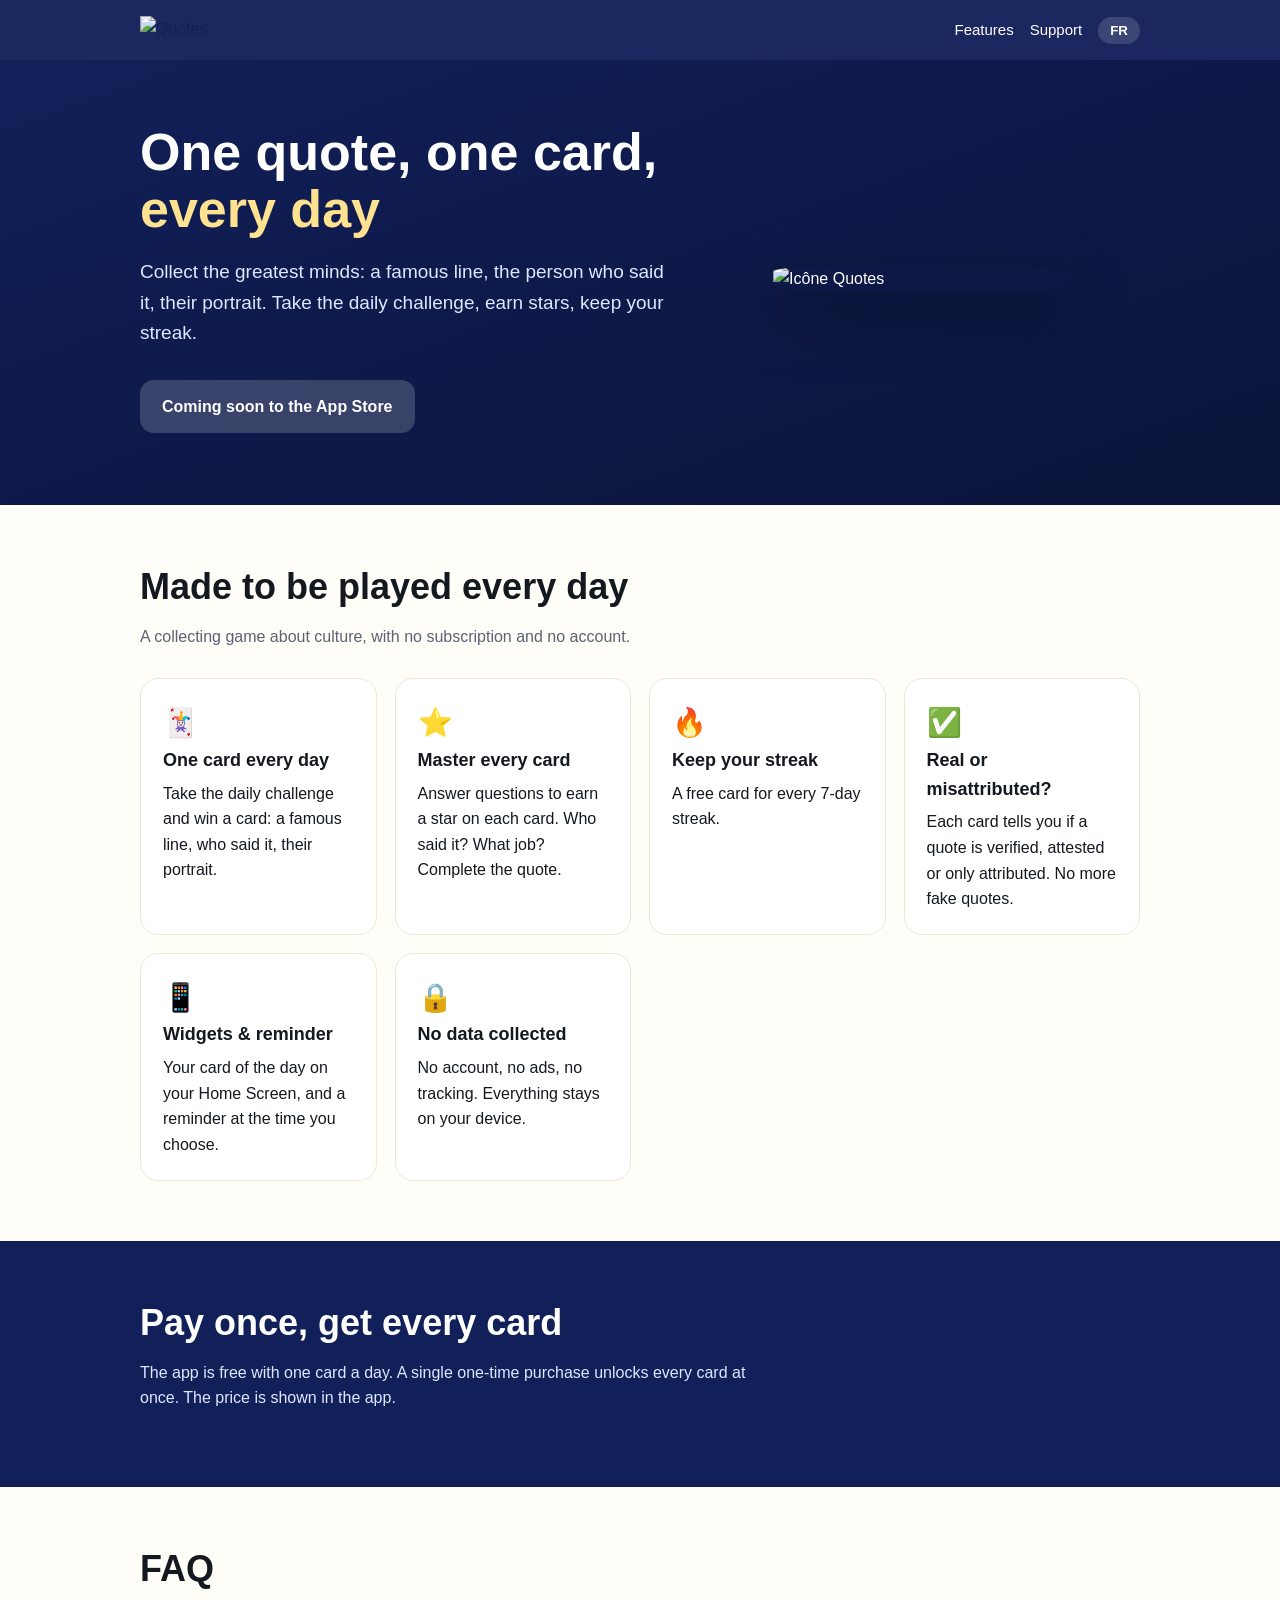
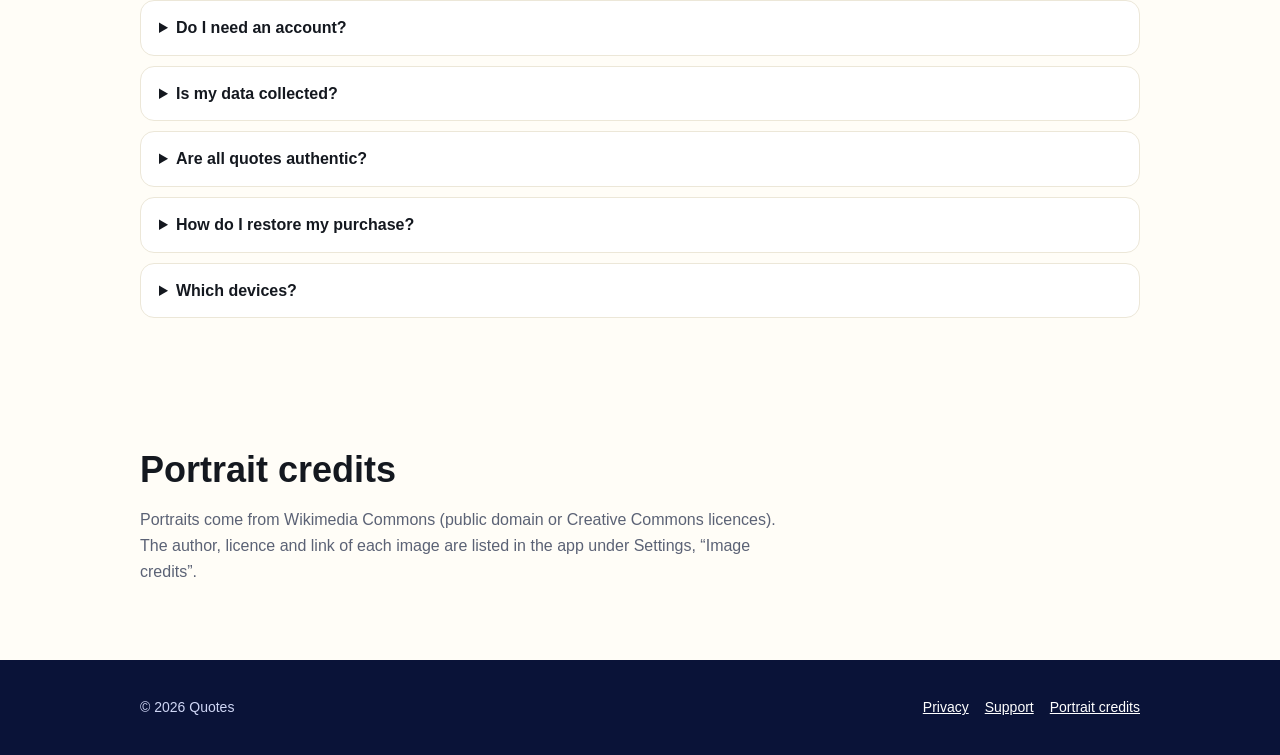
==== index.html @ 0185f361 "Add files via upload" ====
<!doctype html><html lang="fr"><head><meta charset="utf-8"><meta name="viewport" content="width=device-width,initial-scale=1">
<title>Quotes – cartes à collectionner de citations célèbres</title><meta name="description" content="Une citation, une carte, chaque jour. Collectionne les plus grands esprits, avec leur portrait, et maîtrise chaque carte."><meta name="theme-color" content="#12205A">
<link rel="icon" href="assets/favicon.png"><link rel="apple-touch-icon" href="assets/icon-180.png"><link rel="stylesheet" href="style.css"><script src="lang.js" defer></script></head><body><header><div class="wrap"><a href="index.html"><img class="wm" src="assets/wordmark.png" alt="Quotes"></a><nav>
<a class="h" href="index.html#fonctions" data-fr="Fonctions" data-en="Features">Fonctions</a><a class="h" href="support.html">Support</a><button class="lang" id="lang" aria-label="Language">EN</button></nav></div></header>
<main><div class="hero"><div class="wrap"><div>
<h1 data-fr="Une citation, une carte, <em>chaque jour</em>" data-en="One quote, one card, <em>every day</em>">Une citation, une carte, <em>chaque jour</em></h1>
<p data-fr="Collectionne les plus grands esprits : une phrase célèbre, la personne qui l'a dite, son portrait. Relève le défi du jour, gagne des étoiles, garde ta série." data-en="Collect the greatest minds: a famous line, the person who said it, their portrait. Take the daily challenge, earn stars, keep your streak.">Collectionne les plus grands esprits : une phrase célèbre, la personne qui l'a dite, son portrait. Relève le défi du jour, gagne des étoiles, garde ta série.</p>
<a class="btn" data-todo href="TODO_APPSTORE_URL" data-fr="Télécharger sur l'App Store" data-en="Download on the App Store">Télécharger sur l'App Store</a>
<span class="btn off" id="soon" data-fr="Bientôt sur l'App Store" data-en="Coming soon to the App Store">Bientôt sur l'App Store</span>
</div><img class="ic" src="assets/icon-1024.png" alt="Icône Quotes"></div></div>
<section id="fonctions"><div class="wrap"><h2 data-fr="Pensé pour être joué tous les jours" data-en="Made to be played every day">Pensé pour être joué tous les jours</h2>
<p class="lead" data-fr="Un jeu de collection sur la culture, sans abonnement ni compte à créer." data-en="A collecting game about culture, with no subscription and no account.">Un jeu de collection sur la culture, sans abonnement ni compte à créer.</p><div class="grid"><div class="card"><div class="ico">🃏</div><b data-fr="Une carte chaque jour" data-en="One card every day">Une carte chaque jour</b><span data-fr="Relève le défi du jour et gagne une carte : une phrase célèbre, la personne qui l'a dite, son portrait." data-en="Take the daily challenge and win a card: a famous line, who said it, their portrait.">Relève le défi du jour et gagne une carte : une phrase célèbre, la personne qui l'a dite, son portrait.</span></div><div class="card"><div class="ico">⭐</div><b data-fr="Maîtrise chaque carte" data-en="Master every card">Maîtrise chaque carte</b><span data-fr="Réponds aux questions pour gagner une étoile sur chaque carte. Qui l'a dit ? Quel métier ? Complète la phrase." data-en="Answer questions to earn a star on each card. Who said it? What job? Complete the quote.">Réponds aux questions pour gagner une étoile sur chaque carte. Qui l'a dit ? Quel métier ? Complète la phrase.</span></div><div class="card"><div class="ico">🔥</div><b data-fr="Garde ta série" data-en="Keep your streak">Garde ta série</b><span data-fr="Une carte offerte tous les 7 jours de série d'affilée." data-en="A free card for every 7-day streak.">Une carte offerte tous les 7 jours de série d'affilée.</span></div><div class="card"><div class="ico">✅</div><b data-fr="Vrai ou attribué ?" data-en="Real or misattributed?">Vrai ou attribué ?</b><span data-fr="Chaque carte indique si la citation est vérifiée, attestée ou seulement attribuée. Fini les fausses citations." data-en="Each card tells you if a quote is verified, attested or only attributed. No more fake quotes.">Chaque carte indique si la citation est vérifiée, attestée ou seulement attribuée. Fini les fausses citations.</span></div><div class="card"><div class="ico">📱</div><b data-fr="Widgets et rappel" data-en="Widgets & reminder">Widgets et rappel</b><span data-fr="Ta carte du jour sur l'écran d'accueil, et un rappel à l'heure de ton choix." data-en="Your card of the day on your Home Screen, and a reminder at the time you choose.">Ta carte du jour sur l'écran d'accueil, et un rappel à l'heure de ton choix.</span></div><div class="card"><div class="ico">🔒</div><b data-fr="Zéro donnée collectée" data-en="No data collected">Zéro donnée collectée</b><span data-fr="Pas de compte, pas de publicité, pas de pistage. Tout reste sur ton appareil." data-en="No account, no ads, no tracking. Everything stays on your device.">Pas de compte, pas de publicité, pas de pistage. Tout reste sur ton appareil.</span></div></div></div></section>
<section class="band"><div class="wrap"><h2 data-fr="Une seule fois, toutes les cartes" data-en="Pay once, get every card">Une seule fois, toutes les cartes</h2>
<p class="lead" data-fr="L'app est gratuite avec une carte par jour. Un achat unique, sans abonnement, débloque toutes les cartes d'un coup. Le prix est affiché dans l'app." data-en="The app is free with one card a day. A single one-time purchase unlocks every card at once. The price is shown in the app.">L'app est gratuite avec une carte par jour. Un achat unique, sans abonnement, débloque toutes les cartes d'un coup. Le prix est affiché dans l'app.</p></div></section>
<section id="faq"><div class="wrap"><h2>FAQ</h2>
<details><summary data-fr="Faut-il un compte ?" data-en="Do I need an account?">Faut-il un compte ?</summary><p data-fr="Non. Aucun compte, aucune inscription." data-en="No. No account, no sign-up.">Non. Aucun compte, aucune inscription.</p></details>
<details><summary data-fr="Mes données sont-elles collectées ?" data-en="Is my data collected?">Mes données sont-elles collectées ?</summary><p data-fr="Non. Ta progression reste sur ton appareil. Détails dans la <a href='privacy.html'>politique de confidentialité</a>." data-en="No. Your progress stays on your device. See the <a href='privacy.html'>privacy policy</a>.">Non. Ta progression reste sur ton appareil. Détails dans la <a href='privacy.html'>politique de confidentialité</a>.</p></details>
<details><summary data-fr="Les citations sont-elles toutes authentiques ?" data-en="Are all quotes authentic?">Les citations sont-elles toutes authentiques ?</summary><p data-fr="Pas toujours, et c'est justement l'idée : chaque carte indique si la citation est vérifiée, attestée ou seulement attribuée à la personne. Les citations douteuses restent dans la collection mais ne servent jamais de question." data-en="Not always, and that's the point: each card says whether the quote is verified, attested or merely attributed. Doubtful quotes stay in the collection but are never used as questions.">Pas toujours, et c'est justement l'idée : chaque carte indique si la citation est vérifiée, attestée ou seulement attribuée à la personne. Les citations douteuses restent dans la collection mais ne servent jamais de question.</p></details>
<details><summary data-fr="Comment restaurer mon achat ?" data-en="How do I restore my purchase?">Comment restaurer mon achat ?</summary><p data-fr="Dans l'app, ouvre l'offre « Toutes les cartes » et touche « Restaurer les achats », avec le même identifiant Apple." data-en="In the app, open the “All cards” offer and tap “Restore Purchases”, using the same Apple ID.">Dans l'app, ouvre l'offre « Toutes les cartes » et touche « Restaurer les achats », avec le même identifiant Apple.</p></details>
<details><summary data-fr="Sur quels appareils ?" data-en="Which devices?">Sur quels appareils ?</summary><p data-fr="iPhone (et iPad). Français et anglais." data-en="iPhone (and iPad). French and English.">iPhone (et iPad). Français et anglais.</p></details></div></section>
<section id="credits"><div class="wrap"><h2 data-fr="Crédits des portraits" data-en="Portrait credits">Crédits des portraits</h2>
<p class="lead" data-fr="Les portraits proviennent de Wikimedia Commons (domaine public ou licences Creative Commons). Les auteurs, licences et liens de chaque image sont indiqués dans l'app, dans Réglages, « Crédits des images »." data-en="Portraits come from Wikimedia Commons (public domain or Creative Commons licences). The author, licence and link of each image are listed in the app under Settings, “Image credits”.">Les portraits proviennent de Wikimedia Commons (domaine public ou licences Creative Commons). Les auteurs, licences et liens de chaque image sont indiqués dans l'app, dans Réglages, « Crédits des images ».</p></div></section></main><footer><div class="wrap"><div class="row"><div>© 2026 Quotes</div><div class="links">
<a href="privacy.html" data-fr="Confidentialité" data-en="Privacy">Confidentialité</a><a href="support.html">Support</a>
<a href="index.html#credits" data-fr="Crédits des portraits" data-en="Portrait credits">Crédits des portraits</a>
<a data-todo href="TODO_INSTAGRAM_URL">Instagram</a><a data-todo href="TODO_TIKTOK_URL">TikTok</a></div></div></div></footer></body></html>
---- style.css ----
:root{--navy:#12205A;--navy2:#0A1338;--gold:#FFE28F;--orange:#FF7A1A;--ink:#14181f;--paper:#fffdf7;--muted:#5b6275}
*{box-sizing:border-box}html{scroll-behavior:smooth}
body{margin:0;font-family:-apple-system,BlinkMacSystemFont,"Segoe UI",Roboto,Helvetica,Arial,sans-serif;color:var(--ink);background:var(--paper);line-height:1.6}
a{color:var(--navy)}
.wrap{max-width:1040px;margin:0 auto;padding:0 20px}
header{position:sticky;top:0;z-index:5;background:rgba(18,32,90,.96);backdrop-filter:blur(8px)}
header .wrap{display:flex;align-items:center;justify-content:space-between;height:60px}
header img.wm{height:28px;display:block}
nav{display:flex;gap:16px;align-items:center}nav a{color:#fff;text-decoration:none;font-size:15px}
.lang{background:rgba(255,255,255,.14);border:0;color:#fff;border-radius:999px;padding:6px 12px;font-weight:700;cursor:pointer}
.hero{background:linear-gradient(160deg,var(--navy),var(--navy2));color:#fff;padding:64px 0 72px}
.hero .wrap{display:grid;grid-template-columns:1.1fr .9fr;gap:36px;align-items:center}
.hero h1{font-size:clamp(32px,5vw,52px);line-height:1.1;margin:0 0 16px}
.hero h1 em{color:var(--gold);font-style:normal}
.hero p{font-size:19px;color:#dfe6ff;max-width:34em}
.btn{display:inline-block;background:var(--orange);color:#14181f;font-weight:800;padding:14px 22px;border-radius:14px;text-decoration:none;margin-top:12px}
.btn.off{background:rgba(255,255,255,.18);color:#fff;cursor:default}
.hero img.ic{width:min(300px,70vw);border-radius:22%;box-shadow:0 24px 60px rgba(0,0,0,.4);justify-self:center}
section{padding:60px 0}
h2{font-size:clamp(26px,3.6vw,36px);margin:0 0 10px;line-height:1.2}
.lead{color:var(--muted);max-width:40em}
.grid{display:grid;grid-template-columns:repeat(auto-fit,minmax(230px,1fr));gap:18px;margin-top:28px}
.card{background:#fff;border:1px solid #ece7d8;border-radius:18px;padding:22px}
.card b{display:block;font-size:18px;margin-bottom:6px}
.card .ico{font-size:28px}
.band{background:var(--navy);color:#fff}.band .lead{color:#dfe6ff}
.band .card{background:rgba(255,255,255,.08);border-color:rgba(255,255,255,.18)}
details{background:#fff;border:1px solid #ece7d8;border-radius:14px;padding:14px 18px;margin:10px 0}
summary{cursor:pointer;font-weight:700}
footer{background:var(--navy2);color:#cfd6f5;padding:36px 0;font-size:14px}
footer a{color:#fff}footer .row{display:flex;flex-wrap:wrap;gap:18px;justify-content:space-between}
.links{display:flex;flex-wrap:wrap;gap:16px}
.doc{padding:40px 0 70px}.doc h1{font-size:36px;margin:0 0 6px}.doc h2{font-size:22px;margin-top:30px}
.doc .upd{color:var(--muted);font-size:14px}
[data-todo]{display:none!important}
@media(max-width:760px){.hero .wrap{grid-template-columns:1fr}.hero img.ic{order:-1;width:150px}nav a.h{display:none}}
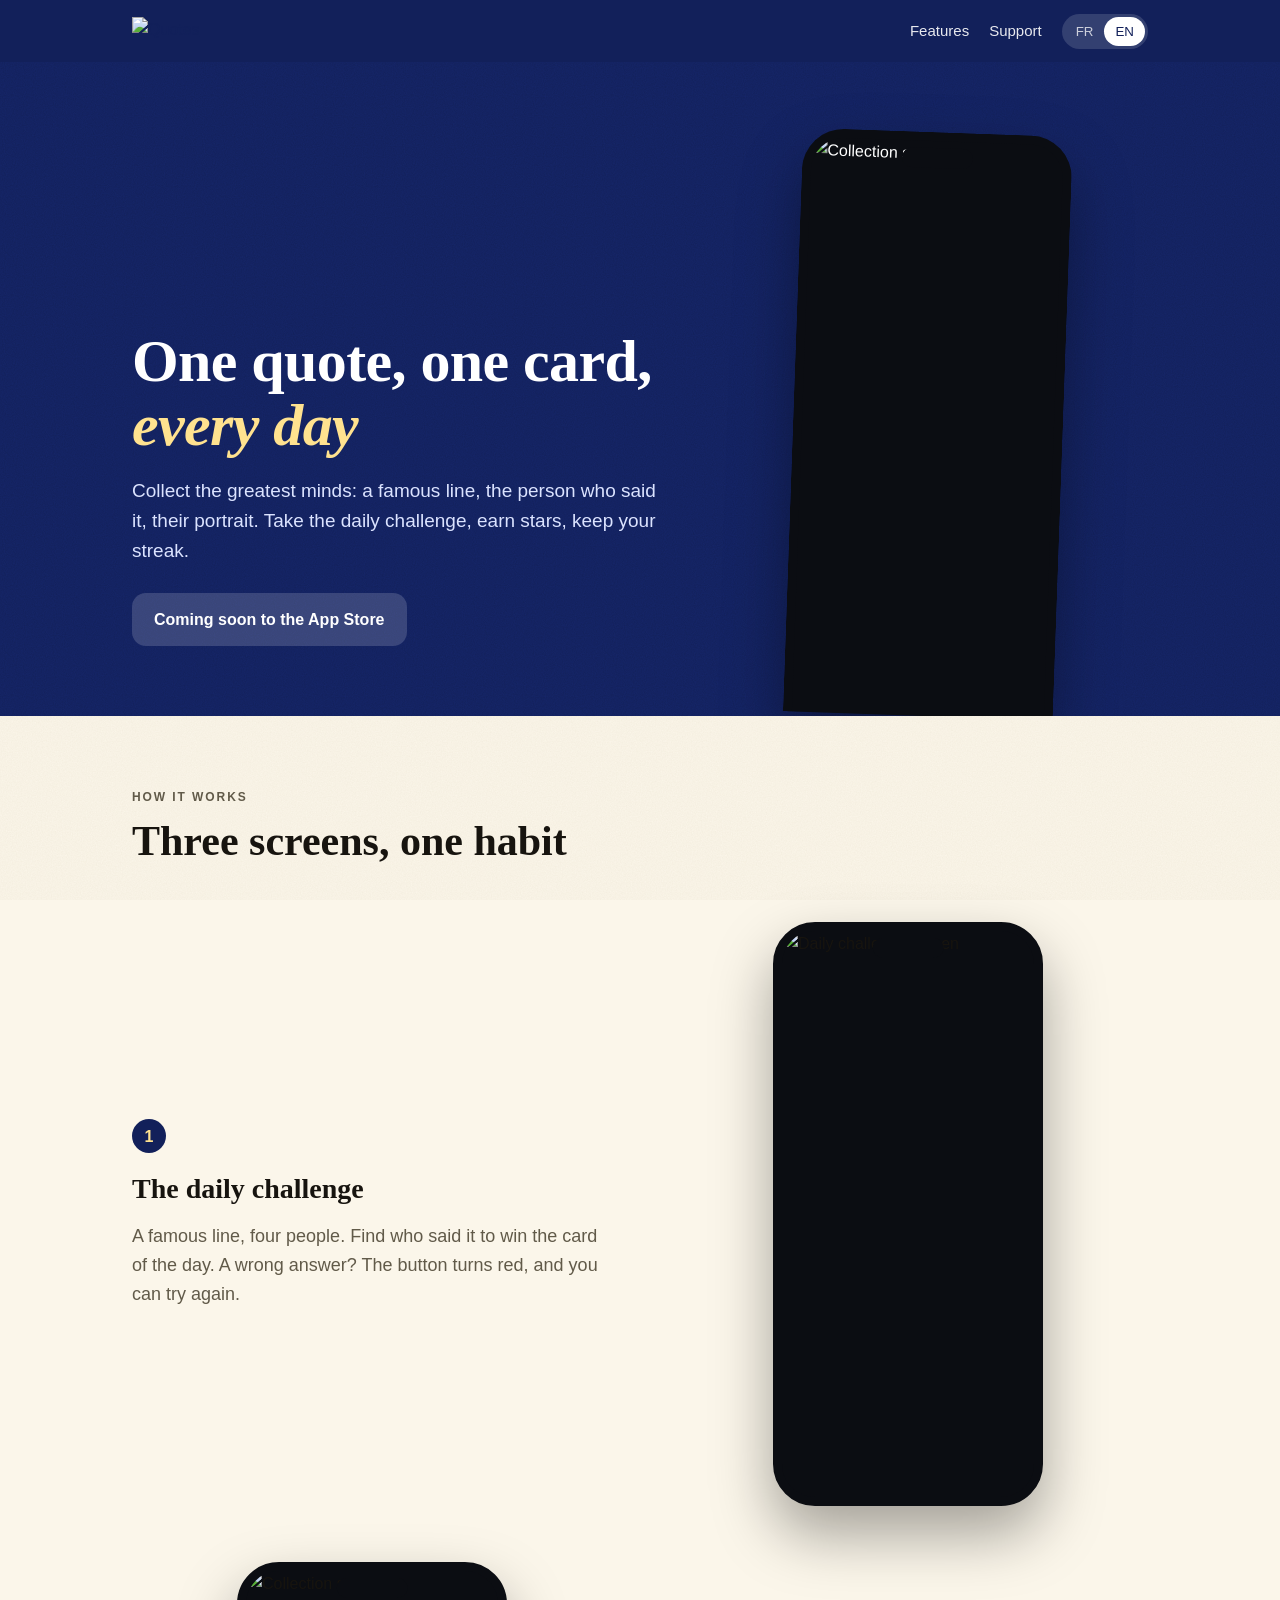
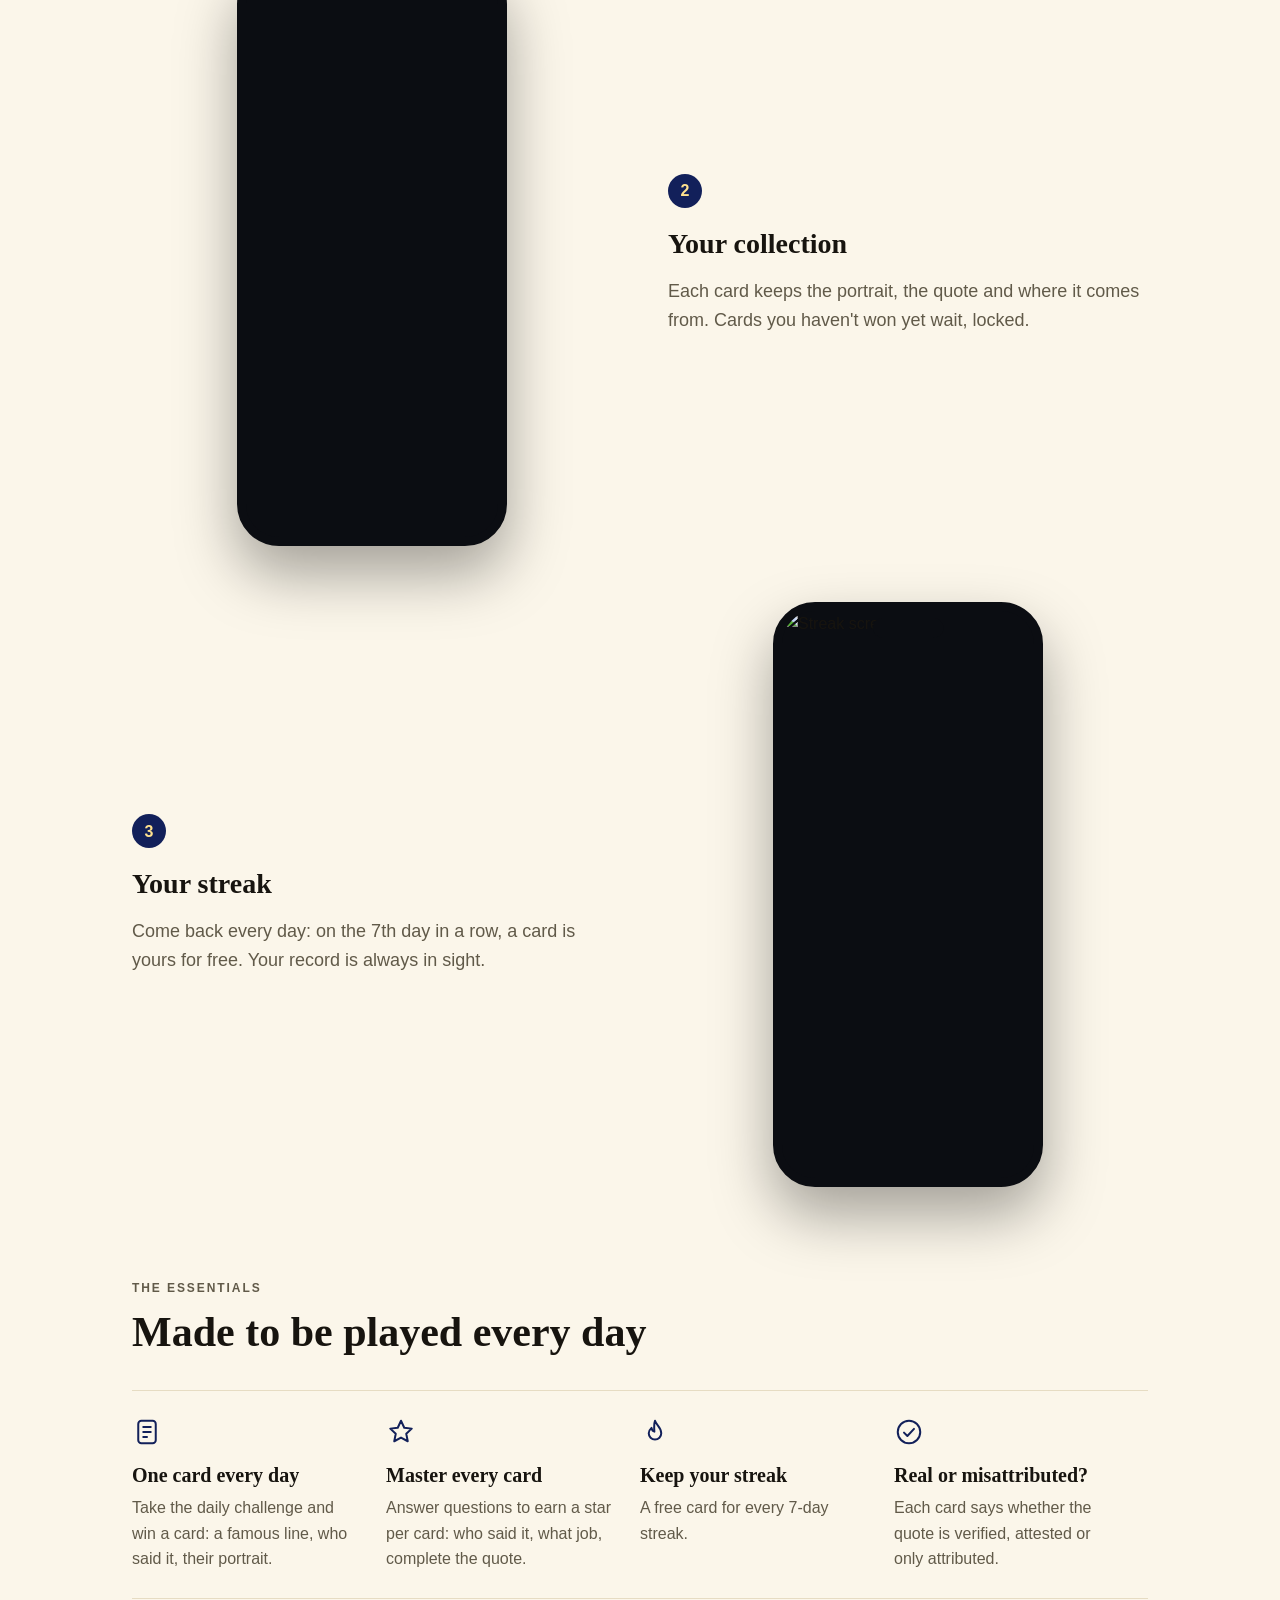
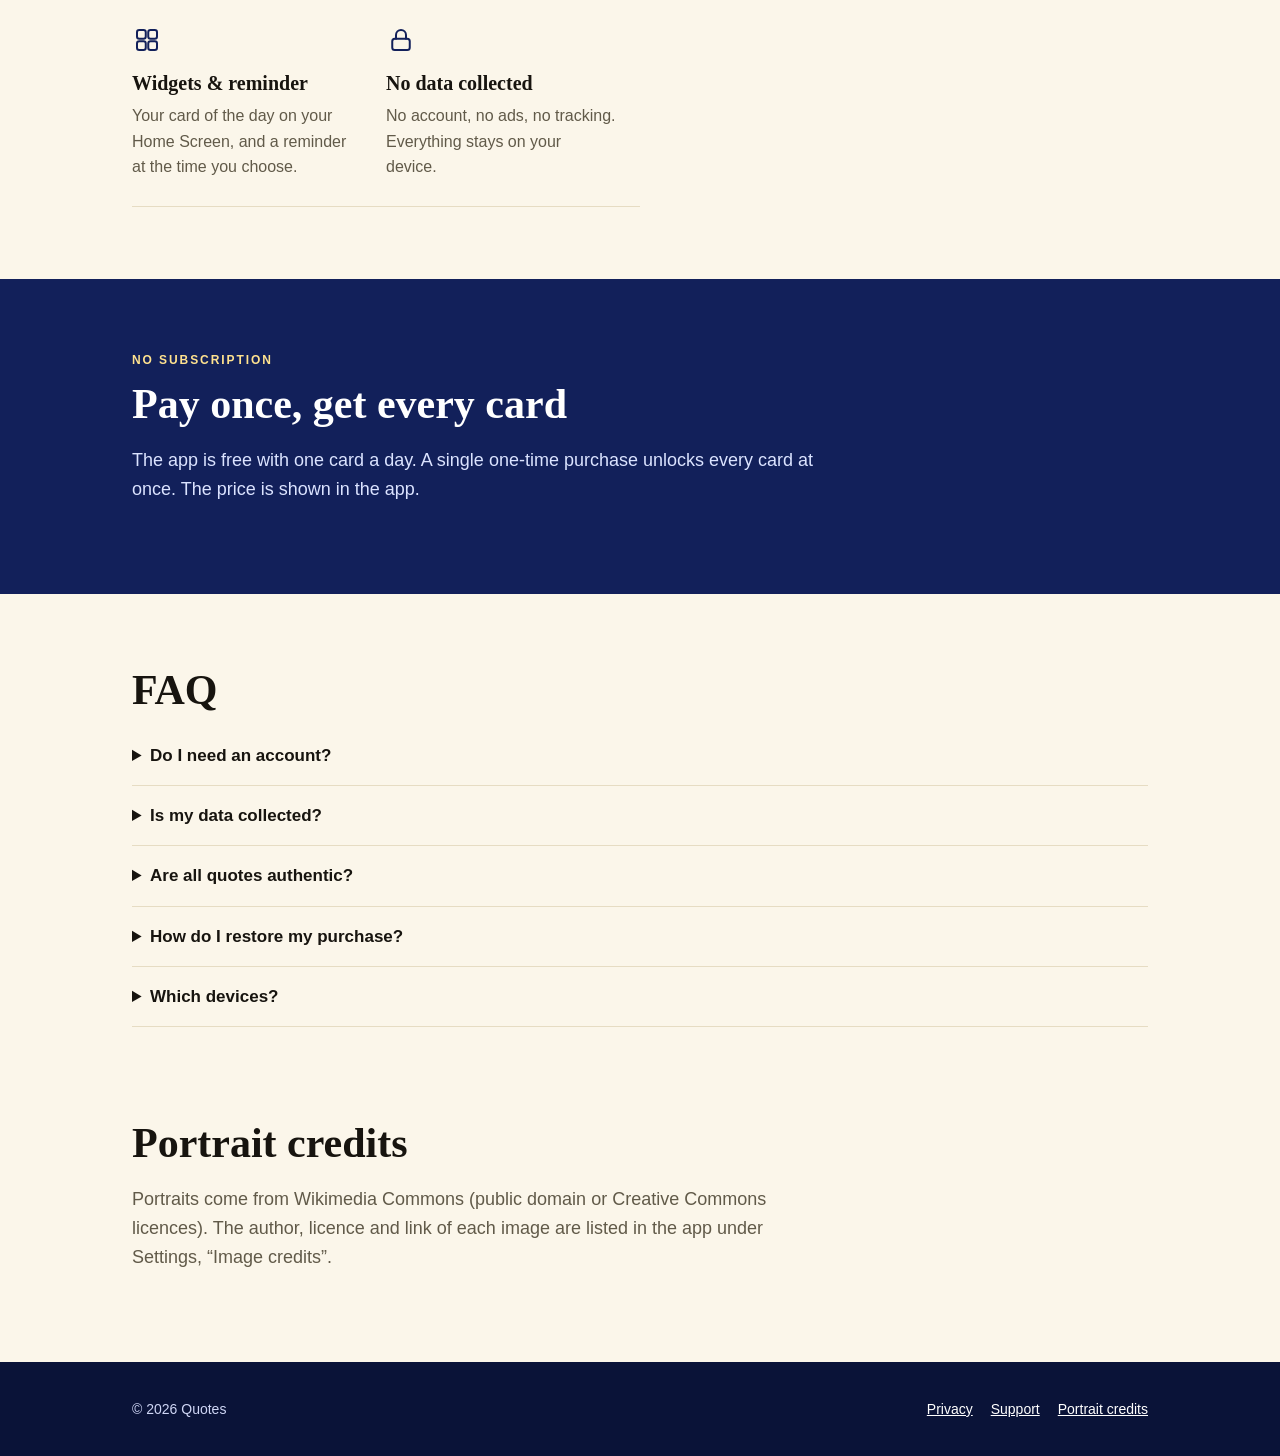
==== commit bc5d1151: "Add files via upload" ====
--- a/index.html
+++ b/index.html
@@ -1,25 +1,25 @@
 <!doctype html><html lang="fr"><head><meta charset="utf-8"><meta name="viewport" content="width=device-width,initial-scale=1">
 <title>Quotes – cartes à collectionner de citations célèbres</title><meta name="description" content="Une citation, une carte, chaque jour. Collectionne les plus grands esprits, avec leur portrait, et maîtrise chaque carte."><meta name="theme-color" content="#12205A">
 <link rel="icon" href="assets/favicon.png"><link rel="apple-touch-icon" href="assets/icon-180.png"><link rel="stylesheet" href="style.css"><script src="lang.js" defer></script></head><body><header><div class="wrap"><a href="index.html"><img class="wm" src="assets/wordmark.png" alt="Quotes"></a><nav>
-<a class="h" href="index.html#fonctions" data-fr="Fonctions" data-en="Features">Fonctions</a><a class="h" href="support.html">Support</a><button class="lang" id="lang" aria-label="Language">EN</button></nav></div></header>
-<main><div class="hero"><div class="wrap"><div>
+<a class="h" href="index.html#fonctions" data-fr="Fonctions" data-en="Features">Fonctions</a><a class="h" href="support.html">Support</a>
+<div class="seg" role="group" aria-label="Langue / Language"><button data-l="fr" class="on">FR</button><button data-l="en">EN</button></div></nav></div></header><main><div class="hero"><div class="wrap"><div class="copy">
 <h1 data-fr="Une citation, une carte, <em>chaque jour</em>" data-en="One quote, one card, <em>every day</em>">Une citation, une carte, <em>chaque jour</em></h1>
-<p data-fr="Collectionne les plus grands esprits : une phrase célèbre, la personne qui l'a dite, son portrait. Relève le défi du jour, gagne des étoiles, garde ta série." data-en="Collect the greatest minds: a famous line, the person who said it, their portrait. Take the daily challenge, earn stars, keep your streak.">Collectionne les plus grands esprits : une phrase célèbre, la personne qui l'a dite, son portrait. Relève le défi du jour, gagne des étoiles, garde ta série.</p>
+<p data-fr="Collectionne les plus grands esprits : une phrase célèbre, la personne qui l'a dite, son portrait. Relève le défi du jour, gagne des étoiles, garde ta série." data-en="Collect the greatest minds: a famous line, the person who said it, their portrait. Take the daily challenge, earn stars, keep your streak.">Collectionne les plus grands esprits.</p>
 <a class="btn" data-todo href="TODO_APPSTORE_URL" data-fr="Télécharger sur l'App Store" data-en="Download on the App Store">Télécharger sur l'App Store</a>
-<span class="btn off" id="soon" data-fr="Bientôt sur l'App Store" data-en="Coming soon to the App Store">Bientôt sur l'App Store</span>
-</div><img class="ic" src="assets/icon-1024.png" alt="Icône Quotes"></div></div>
-<section id="fonctions"><div class="wrap"><h2 data-fr="Pensé pour être joué tous les jours" data-en="Made to be played every day">Pensé pour être joué tous les jours</h2>
-<p class="lead" data-fr="Un jeu de collection sur la culture, sans abonnement ni compte à créer." data-en="A collecting game about culture, with no subscription and no account.">Un jeu de collection sur la culture, sans abonnement ni compte à créer.</p><div class="grid"><div class="card"><div class="ico">🃏</div><b data-fr="Une carte chaque jour" data-en="One card every day">Une carte chaque jour</b><span data-fr="Relève le défi du jour et gagne une carte : une phrase célèbre, la personne qui l'a dite, son portrait." data-en="Take the daily challenge and win a card: a famous line, who said it, their portrait.">Relève le défi du jour et gagne une carte : une phrase célèbre, la personne qui l'a dite, son portrait.</span></div><div class="card"><div class="ico">⭐</div><b data-fr="Maîtrise chaque carte" data-en="Master every card">Maîtrise chaque carte</b><span data-fr="Réponds aux questions pour gagner une étoile sur chaque carte. Qui l'a dit ? Quel métier ? Complète la phrase." data-en="Answer questions to earn a star on each card. Who said it? What job? Complete the quote.">Réponds aux questions pour gagner une étoile sur chaque carte. Qui l'a dit ? Quel métier ? Complète la phrase.</span></div><div class="card"><div class="ico">🔥</div><b data-fr="Garde ta série" data-en="Keep your streak">Garde ta série</b><span data-fr="Une carte offerte tous les 7 jours de série d'affilée." data-en="A free card for every 7-day streak.">Une carte offerte tous les 7 jours de série d'affilée.</span></div><div class="card"><div class="ico">✅</div><b data-fr="Vrai ou attribué ?" data-en="Real or misattributed?">Vrai ou attribué ?</b><span data-fr="Chaque carte indique si la citation est vérifiée, attestée ou seulement attribuée. Fini les fausses citations." data-en="Each card tells you if a quote is verified, attested or only attributed. No more fake quotes.">Chaque carte indique si la citation est vérifiée, attestée ou seulement attribuée. Fini les fausses citations.</span></div><div class="card"><div class="ico">📱</div><b data-fr="Widgets et rappel" data-en="Widgets & reminder">Widgets et rappel</b><span data-fr="Ta carte du jour sur l'écran d'accueil, et un rappel à l'heure de ton choix." data-en="Your card of the day on your Home Screen, and a reminder at the time you choose.">Ta carte du jour sur l'écran d'accueil, et un rappel à l'heure de ton choix.</span></div><div class="card"><div class="ico">🔒</div><b data-fr="Zéro donnée collectée" data-en="No data collected">Zéro donnée collectée</b><span data-fr="Pas de compte, pas de publicité, pas de pistage. Tout reste sur ton appareil." data-en="No account, no ads, no tracking. Everything stays on your device.">Pas de compte, pas de publicité, pas de pistage. Tout reste sur ton appareil.</span></div></div></div></section>
-<section class="band"><div class="wrap"><h2 data-fr="Une seule fois, toutes les cartes" data-en="Pay once, get every card">Une seule fois, toutes les cartes</h2>
-<p class="lead" data-fr="L'app est gratuite avec une carte par jour. Un achat unique, sans abonnement, débloque toutes les cartes d'un coup. Le prix est affiché dans l'app." data-en="The app is free with one card a day. A single one-time purchase unlocks every card at once. The price is shown in the app.">L'app est gratuite avec une carte par jour. Un achat unique, sans abonnement, débloque toutes les cartes d'un coup. Le prix est affiché dans l'app.</p></div></section>
+<span class="btn off" data-fr="Bientôt sur l'App Store" data-en="Coming soon to the App Store">Bientôt sur l'App Store</span></div>
+<div class="phone"><img src="assets/screens/collection.png" alt="Quotes" data-alt-fr="Écran de la collection" data-alt-en="Collection screen"></div></div></div>
+<section id="comment"><div class="wrap"><p class="eyebrow" data-fr="Comment ça marche" data-en="How it works">Comment ça marche</p><h2 data-fr="Trois écrans, une habitude" data-en="Three screens, one habit">Trois écrans, une habitude</h2><div class="step"><div><div class="n">1</div><h3 data-fr="Le défi du jour" data-en="The daily challenge">Le défi du jour</h3><p data-fr="Une phrase célèbre, quatre personnes. Trouve qui l'a dite pour gagner la carte du jour. Une mauvaise réponse ? Le bouton passe au rouge, tu peux réessayer." data-en="A famous line, four people. Find who said it to win the card of the day. A wrong answer? The button turns red, and you can try again.">Une phrase célèbre, quatre personnes. Trouve qui l'a dite pour gagner la carte du jour. Une mauvaise réponse ? Le bouton passe au rouge, tu peux réessayer.</p></div><div class="phone"><img src="assets/screens/jour.png" alt="Écran du défi du jour" data-alt-fr="Écran du défi du jour" data-alt-en="Daily challenge screen"></div></div><div class="step"><div><div class="n">2</div><h3 data-fr="Ta collection" data-en="Your collection">Ta collection</h3><p data-fr="Chaque carte garde le portrait, la citation et d'où elle vient. Les cartes pas encore obtenues attendent, verrouillées." data-en="Each card keeps the portrait, the quote and where it comes from. Cards you haven't won yet wait, locked.">Chaque carte garde le portrait, la citation et d'où elle vient. Les cartes pas encore obtenues attendent, verrouillées.</p></div><div class="phone"><img src="assets/screens/collection.png" alt="Écran de la collection" data-alt-fr="Écran de la collection" data-alt-en="Collection screen"></div></div><div class="step"><div><div class="n">3</div><h3 data-fr="Ta série" data-en="Your streak">Ta série</h3><p data-fr="Reviens chaque jour : au 7e jour d'affilée, une carte t'est offerte. Ton record est toujours sous tes yeux." data-en="Come back every day: on the 7th day in a row, a card is yours for free. Your record is always in sight.">Reviens chaque jour : au 7e jour d'affilée, une carte t'est offerte. Ton record est toujours sous tes yeux.</p></div><div class="phone"><img src="assets/screens/serie.png" alt="Écran de la série" data-alt-fr="Écran de la série" data-alt-en="Streak screen"></div></div></div></section>
+<section id="fonctions" style="padding-top:20px"><div class="wrap"><p class="eyebrow" data-fr="L'essentiel" data-en="The essentials">L'essentiel</p><h2 data-fr="Pensé pour être joué tous les jours" data-en="Made to be played every day">Pensé pour être joué tous les jours</h2><div class="feat"><div><svg viewBox="0 0 24 24"><rect x="5" y="3" width="14" height="18" rx="2.5"/><path d="M9 8h6M9 12h6M9 16h3"/></svg><b data-fr="Une carte chaque jour" data-en="One card every day">Une carte chaque jour</b><span data-fr="Relève le défi du jour et gagne une carte : une phrase célèbre, la personne qui l'a dite, son portrait." data-en="Take the daily challenge and win a card: a famous line, who said it, their portrait.">Relève le défi du jour et gagne une carte : une phrase célèbre, la personne qui l'a dite, son portrait.</span></div><div><svg viewBox="0 0 24 24"><path d="M12 3l2.6 5.6 6 .7-4.4 4.1 1.2 6L12 16.5 6.6 19.400l1.200-6L3.400 9.300l6-.7z"/></svg><b data-fr="Maîtrise chaque carte" data-en="Master every card">Maîtrise chaque carte</b><span data-fr="Réponds aux questions pour gagner une étoile par carte : qui l'a dit, quel métier, complète la phrase." data-en="Answer questions to earn a star per card: who said it, what job, complete the quote.">Réponds aux questions pour gagner une étoile par carte : qui l'a dit, quel métier, complète la phrase.</span></div><div><svg viewBox="0 0 24 24"><path d="M12 3c1 3.500 5 5 5 10a5 5 0 0 1-10 0c0-2 1-3.200 2.200-4.300.300 1.800 1 2.800 2.300 3C11.300 8.800 11 6 12 3z"/></svg><b data-fr="Garde ta série" data-en="Keep your streak">Garde ta série</b><span data-fr="Une carte offerte tous les 7 jours de série d'affilée." data-en="A free card for every 7-day streak.">Une carte offerte tous les 7 jours de série d'affilée.</span></div><div><svg viewBox="0 0 24 24"><circle cx="12" cy="12" r="9"/><path d="M8 12.500l2.700 2.700L16 9.500"/></svg><b data-fr="Vraie ou attribuée ?" data-en="Real or misattributed?">Vraie ou attribuée ?</b><span data-fr="Chaque carte indique si la citation est vérifiée, attestée ou seulement attribuée." data-en="Each card says whether the quote is verified, attested or only attributed.">Chaque carte indique si la citation est vérifiée, attestée ou seulement attribuée.</span></div><div><svg viewBox="0 0 24 24"><rect x="4" y="4" width="7" height="7" rx="1.800"/><rect x="13" y="4" width="7" height="7" rx="1.800"/><rect x="4" y="13" width="7" height="7" rx="1.800"/><rect x="13" y="13" width="7" height="7" rx="1.800"/></svg><b data-fr="Widgets et rappel" data-en="Widgets & reminder">Widgets et rappel</b><span data-fr="Ta carte du jour sur l'écran d'accueil, et un rappel à l'heure de ton choix." data-en="Your card of the day on your Home Screen, and a reminder at the time you choose.">Ta carte du jour sur l'écran d'accueil, et un rappel à l'heure de ton choix.</span></div><div><svg viewBox="0 0 24 24"><rect x="5" y="11" width="14" height="9" rx="2"/><path d="M8 11V8a4 4 0 0 1 8 0v3"/></svg><b data-fr="Zéro donnée collectée" data-en="No data collected">Zéro donnée collectée</b><span data-fr="Pas de compte, pas de publicité, pas de pistage. Tout reste sur ton appareil." data-en="No account, no ads, no tracking. Everything stays on your device.">Pas de compte, pas de publicité, pas de pistage. Tout reste sur ton appareil.</span></div></div></div></section>
+<section class="band"><div class="wrap"><p class="eyebrow" data-fr="Sans abonnement" data-en="No subscription">Sans abonnement</p><h2 data-fr="Une seule fois, toutes les cartes" data-en="Pay once, get every card">Une seule fois, toutes les cartes</h2>
+<p class="lead" data-fr="L'app est gratuite avec une carte par jour. Un achat unique débloque toutes les cartes d'un coup. Le prix est affiché dans l'app." data-en="The app is free with one card a day. A single one-time purchase unlocks every card at once. The price is shown in the app.">L'app est gratuite avec une carte par jour. Un achat unique débloque toutes les cartes d'un coup. Le prix est affiché dans l'app.</p></div></section>
 <section id="faq"><div class="wrap"><h2>FAQ</h2>
 <details><summary data-fr="Faut-il un compte ?" data-en="Do I need an account?">Faut-il un compte ?</summary><p data-fr="Non. Aucun compte, aucune inscription." data-en="No. No account, no sign-up.">Non. Aucun compte, aucune inscription.</p></details>
-<details><summary data-fr="Mes données sont-elles collectées ?" data-en="Is my data collected?">Mes données sont-elles collectées ?</summary><p data-fr="Non. Ta progression reste sur ton appareil. Détails dans la <a href='privacy.html'>politique de confidentialité</a>." data-en="No. Your progress stays on your device. See the <a href='privacy.html'>privacy policy</a>.">Non. Ta progression reste sur ton appareil. Détails dans la <a href='privacy.html'>politique de confidentialité</a>.</p></details>
-<details><summary data-fr="Les citations sont-elles toutes authentiques ?" data-en="Are all quotes authentic?">Les citations sont-elles toutes authentiques ?</summary><p data-fr="Pas toujours, et c'est justement l'idée : chaque carte indique si la citation est vérifiée, attestée ou seulement attribuée à la personne. Les citations douteuses restent dans la collection mais ne servent jamais de question." data-en="Not always, and that's the point: each card says whether the quote is verified, attested or merely attributed. Doubtful quotes stay in the collection but are never used as questions.">Pas toujours, et c'est justement l'idée : chaque carte indique si la citation est vérifiée, attestée ou seulement attribuée à la personne. Les citations douteuses restent dans la collection mais ne servent jamais de question.</p></details>
-<details><summary data-fr="Comment restaurer mon achat ?" data-en="How do I restore my purchase?">Comment restaurer mon achat ?</summary><p data-fr="Dans l'app, ouvre l'offre « Toutes les cartes » et touche « Restaurer les achats », avec le même identifiant Apple." data-en="In the app, open the “All cards” offer and tap “Restore Purchases”, using the same Apple ID.">Dans l'app, ouvre l'offre « Toutes les cartes » et touche « Restaurer les achats », avec le même identifiant Apple.</p></details>
-<details><summary data-fr="Sur quels appareils ?" data-en="Which devices?">Sur quels appareils ?</summary><p data-fr="iPhone (et iPad). Français et anglais." data-en="iPhone (and iPad). French and English.">iPhone (et iPad). Français et anglais.</p></details></div></section>
-<section id="credits"><div class="wrap"><h2 data-fr="Crédits des portraits" data-en="Portrait credits">Crédits des portraits</h2>
-<p class="lead" data-fr="Les portraits proviennent de Wikimedia Commons (domaine public ou licences Creative Commons). Les auteurs, licences et liens de chaque image sont indiqués dans l'app, dans Réglages, « Crédits des images »." data-en="Portraits come from Wikimedia Commons (public domain or Creative Commons licences). The author, licence and link of each image are listed in the app under Settings, “Image credits”.">Les portraits proviennent de Wikimedia Commons (domaine public ou licences Creative Commons). Les auteurs, licences et liens de chaque image sont indiqués dans l'app, dans Réglages, « Crédits des images ».</p></div></section></main><footer><div class="wrap"><div class="row"><div>© 2026 Quotes</div><div class="links">
+<details><summary data-fr="Mes données sont-elles collectées ?" data-en="Is my data collected?">Mes données sont-elles collectées ?</summary><p data-fr="Non. Ta progression reste sur ton appareil. Détails dans la <a href='privacy.html'>politique de confidentialité</a>." data-en="No. Your progress stays on your device. See the <a href='privacy.html'>privacy policy</a>.">Non. Ta progression reste sur ton appareil.</p></details>
+<details><summary data-fr="Les citations sont-elles toutes authentiques ?" data-en="Are all quotes authentic?">Les citations sont-elles toutes authentiques ?</summary><p data-fr="Pas toujours, et c'est justement l'idée : chaque carte indique si la citation est vérifiée, attestée ou seulement attribuée. Les citations douteuses restent dans la collection mais ne servent jamais de question." data-en="Not always, and that's the point: each card says whether the quote is verified, attested or merely attributed. Doubtful quotes stay in the collection but are never used as questions.">Pas toujours.</p></details>
+<details><summary data-fr="Comment restaurer mon achat ?" data-en="How do I restore my purchase?">Comment restaurer mon achat ?</summary><p data-fr="Dans l'app, ouvre l'offre « Toutes les cartes » et touche « Restaurer les achats », avec le même identifiant Apple." data-en="In the app, open the “All cards” offer and tap “Restore Purchases”, using the same Apple ID.">Dans l'app, ouvre l'offre.</p></details>
+<details><summary data-fr="Sur quels appareils ?" data-en="Which devices?">Sur quels appareils ?</summary><p data-fr="iPhone (et iPad). Français et anglais." data-en="iPhone (and iPad). French and English.">iPhone (et iPad).</p></details></div></section>
+<section id="credits" style="padding-top:20px"><div class="wrap"><h2 data-fr="Crédits des portraits" data-en="Portrait credits">Crédits des portraits</h2>
+<p class="lead" data-fr="Les portraits proviennent de Wikimedia Commons (domaine public ou licences Creative Commons). Les auteurs, licences et liens de chaque image sont indiqués dans l'app, dans Réglages, « Crédits des images »." data-en="Portraits come from Wikimedia Commons (public domain or Creative Commons licences). The author, licence and link of each image are listed in the app under Settings, “Image credits”.">Les portraits proviennent de Wikimedia Commons.</p></div></section></main><footer><div class="wrap"><div class="row"><div>© 2026 Quotes</div><div class="links">
 <a href="privacy.html" data-fr="Confidentialité" data-en="Privacy">Confidentialité</a><a href="support.html">Support</a>
 <a href="index.html#credits" data-fr="Crédits des portraits" data-en="Portrait credits">Crédits des portraits</a>
 <a data-todo href="TODO_INSTAGRAM_URL">Instagram</a><a data-todo href="TODO_TIKTOK_URL">TikTok</a></div></div></div></footer></body></html>
--- a/style.css
+++ b/style.css
@@ -1,36 +1,55 @@
-:root{--navy:#12205A;--navy2:#0A1338;--gold:#FFE28F;--orange:#FF7A1A;--ink:#14181f;--paper:#fffdf7;--muted:#5b6275}
+:root{--navy:#12205A;--navy2:#0A1338;--gold:#FFE28F;--orange:#FF7A1A;--ink:#17140f;--paper:#fbf6ea;--line:#e6dcc3;--muted:#615a49;--serif:"Iowan Old Style","Palatino Linotype",Palatino,Georgia,serif}
 *{box-sizing:border-box}html{scroll-behavior:smooth}
-body{margin:0;font-family:-apple-system,BlinkMacSystemFont,"Segoe UI",Roboto,Helvetica,Arial,sans-serif;color:var(--ink);background:var(--paper);line-height:1.6}
+body{margin:0;font-family:-apple-system,BlinkMacSystemFont,"Segoe UI",Roboto,Helvetica,Arial,sans-serif;color:var(--ink);background:var(--paper);line-height:1.6;position:relative}
+body::before{content:"";position:fixed;inset:0;pointer-events:none;z-index:0;opacity:.45;mix-blend-mode:multiply;background-image:url("data:image/svg+xml;utf8,<svg xmlns='http://www.w3.org/2000/svg' width='220' height='220'><filter id='n'><feTurbulence type='fractalNoise' baseFrequency='.8' numOctaves='2' stitchTiles='stitch'/><feColorMatrix values='0 0 0 0 .45  0 0 0 0 .38  0 0 0 0 .25  0 0 0 .22 0'/></filter><rect width='100%' height='100%' filter='url(%23n)'/></svg>")}
+main,header,footer{position:relative;z-index:1}
 a{color:var(--navy)}
-.wrap{max-width:1040px;margin:0 auto;padding:0 20px}
-header{position:sticky;top:0;z-index:5;background:rgba(18,32,90,.96);backdrop-filter:blur(8px)}
-header .wrap{display:flex;align-items:center;justify-content:space-between;height:60px}
+.wrap{max-width:1060px;margin:0 auto;padding:0 22px}
+header{position:sticky;top:0;z-index:5;background:var(--navy)}
+header .wrap{display:flex;align-items:center;justify-content:space-between;height:62px}
 header img.wm{height:28px;display:block}
-nav{display:flex;gap:16px;align-items:center}nav a{color:#fff;text-decoration:none;font-size:15px}
-.lang{background:rgba(255,255,255,.14);border:0;color:#fff;border-radius:999px;padding:6px 12px;font-weight:700;cursor:pointer}
-.hero{background:linear-gradient(160deg,var(--navy),var(--navy2));color:#fff;padding:64px 0 72px}
-.hero .wrap{display:grid;grid-template-columns:1.1fr .9fr;gap:36px;align-items:center}
-.hero h1{font-size:clamp(32px,5vw,52px);line-height:1.1;margin:0 0 16px}
-.hero h1 em{color:var(--gold);font-style:normal}
-.hero p{font-size:19px;color:#dfe6ff;max-width:34em}
-.btn{display:inline-block;background:var(--orange);color:#14181f;font-weight:800;padding:14px 22px;border-radius:14px;text-decoration:none;margin-top:12px}
-.btn.off{background:rgba(255,255,255,.18);color:#fff;cursor:default}
-.hero img.ic{width:min(300px,70vw);border-radius:22%;box-shadow:0 24px 60px rgba(0,0,0,.4);justify-self:center}
-section{padding:60px 0}
-h2{font-size:clamp(26px,3.6vw,36px);margin:0 0 10px;line-height:1.2}
-.lead{color:var(--muted);max-width:40em}
-.grid{display:grid;grid-template-columns:repeat(auto-fit,minmax(230px,1fr));gap:18px;margin-top:28px}
-.card{background:#fff;border:1px solid #ece7d8;border-radius:18px;padding:22px}
-.card b{display:block;font-size:18px;margin-bottom:6px}
-.card .ico{font-size:28px}
-.band{background:var(--navy);color:#fff}.band .lead{color:#dfe6ff}
-.band .card{background:rgba(255,255,255,.08);border-color:rgba(255,255,255,.18)}
-details{background:#fff;border:1px solid #ece7d8;border-radius:14px;padding:14px 18px;margin:10px 0}
-summary{cursor:pointer;font-weight:700}
+nav{display:flex;gap:20px;align-items:center}nav a{color:#fff;text-decoration:none;font-size:15px;opacity:.9}
+.seg{display:inline-flex;background:rgba(255,255,255,.14);border-radius:999px;padding:3px}
+.seg button{border:0;background:transparent;color:#fff;font:700 13px/1 inherit;font-family:inherit;padding:7px 11px;border-radius:999px;cursor:pointer;opacity:.75}
+.seg button.on{background:#fff;color:var(--navy);opacity:1}
+.hero{background:var(--navy);color:#fff;position:relative;overflow:hidden;padding:70px 0 0}
+.hero::after{content:"";position:absolute;inset:0;opacity:.5;mix-blend-mode:overlay;pointer-events:none;background-image:url("data:image/svg+xml;utf8,<svg xmlns='http://www.w3.org/2000/svg' width='200' height='200'><filter id='n'><feTurbulence type='fractalNoise' baseFrequency='.9' numOctaves='2'/><feColorMatrix values='0 0 0 0 1  0 0 0 0 1  0 0 0 0 1  0 0 0 .35 0'/></filter><rect width='100%' height='100%' filter='url(%23n)'/></svg>")}
+.hero .wrap{display:grid;grid-template-columns:1.1fr .9fr;gap:40px;align-items:end;position:relative;z-index:1}
+.hero h1{font-family:var(--serif);font-size:clamp(36px,5.4vw,60px);line-height:1.06;margin:0 0 18px;font-weight:700;letter-spacing:-.01em}
+.hero h1 em{color:var(--gold);font-style:italic}
+.hero p{font-size:19px;color:#dbe3ff;max-width:32em;margin:0 0 26px}
+.btn{display:inline-block;background:var(--orange);color:#17140f;font-weight:800;padding:14px 22px;border-radius:14px;text-decoration:none}
+.btn.off{background:rgba(255,255,255,.16);color:#fff}
+.hero .copy{padding-bottom:70px}
+.phone{position:relative;width:min(270px,70vw);aspect-ratio:1170/2532;border-radius:42px;border:9px solid #0b0d12;background:#0b0d12;box-shadow:0 28px 60px rgba(0,0,0,.35);overflow:hidden;flex:none}
+.phone img{display:block;width:100%;height:100%;object-fit:cover}
+.phone::before{content:"";position:absolute;top:7px;left:50%;translate:-50% 0;width:28%;height:20px;border-radius:12px;background:#0b0d12;z-index:2}
+.hero .phone{justify-self:center;margin-bottom:0;rotate:2deg;border-bottom:0;border-radius:42px 42px 0 0}
+.hero+section{padding-top:72px}
+section{padding:72px 0}
+.eyebrow{font-size:12px;letter-spacing:.16em;text-transform:uppercase;color:var(--muted);font-weight:700;margin:0 0 10px}
+h2{font-family:var(--serif);font-size:clamp(28px,3.8vw,42px);margin:0 0 12px;line-height:1.15}
+.lead{color:var(--muted);max-width:38em;font-size:18px}
+.step{display:grid;grid-template-columns:1fr 1fr;gap:56px;align-items:center;margin-top:56px}
+.step:nth-child(even) .phone{order:-1}
+.step .phone{justify-self:center}
+.step h3{font-family:var(--serif);font-size:28px;margin:0 0 10px}
+.step p{color:var(--muted);font-size:18px;margin:0}
+.step .n{display:inline-grid;place-items:center;width:34px;height:34px;border-radius:50%;background:var(--navy);color:var(--gold);font-weight:800;margin-bottom:14px}
+.feat{display:grid;grid-template-columns:repeat(auto-fit,minmax(250px,1fr));gap:0;margin-top:34px;border-top:1px solid var(--line)}
+.feat div{padding:26px 24px 26px 0;border-bottom:1px solid var(--line)}
+.feat svg{width:30px;height:30px;stroke:var(--navy);fill:none;stroke-width:1.6;stroke-linecap:round;stroke-linejoin:round;margin-bottom:12px;display:block}
+.feat b{display:block;font-family:var(--serif);font-size:20px;margin-bottom:4px}
+.feat span{color:var(--muted)}
+.band{background:var(--navy);color:#fff}.band .lead{color:#dbe3ff}.band .eyebrow{color:var(--gold)}
+details{border-bottom:1px solid var(--line);padding:16px 0}
+summary{cursor:pointer;font-weight:700;font-size:17px}
+details p{color:var(--muted);margin:10px 0 0}
 footer{background:var(--navy2);color:#cfd6f5;padding:36px 0;font-size:14px}
 footer a{color:#fff}footer .row{display:flex;flex-wrap:wrap;gap:18px;justify-content:space-between}
-.links{display:flex;flex-wrap:wrap;gap:16px}
-.doc{padding:40px 0 70px}.doc h1{font-size:36px;margin:0 0 6px}.doc h2{font-size:22px;margin-top:30px}
-.doc .upd{color:var(--muted);font-size:14px}
+.links{display:flex;flex-wrap:wrap;gap:18px}
+.doc{padding:48px 0 80px}.doc .wrap{max-width:760px}.doc h1{font-family:var(--serif);font-size:42px;margin:0 0 6px}
+.doc h2{font-size:24px;margin:34px 0 8px}.doc .upd{color:var(--muted);font-size:14px;margin:0 0 22px}
+.key{font-size:19px;padding:16px 18px;background:#fff;border-left:4px solid var(--orange);border-radius:6px}
 [data-todo]{display:none!important}
-@media(max-width:760px){.hero .wrap{grid-template-columns:1fr}.hero img.ic{order:-1;width:150px}nav a.h{display:none}}
+@media(max-width:820px){.hero .wrap{grid-template-columns:1fr}.hero .copy{padding-bottom:20px}.hero .phone{margin-bottom:0}.step{grid-template-columns:1fr;gap:26px}.step:nth-child(even) .phone{order:0}nav a.h{display:none}}
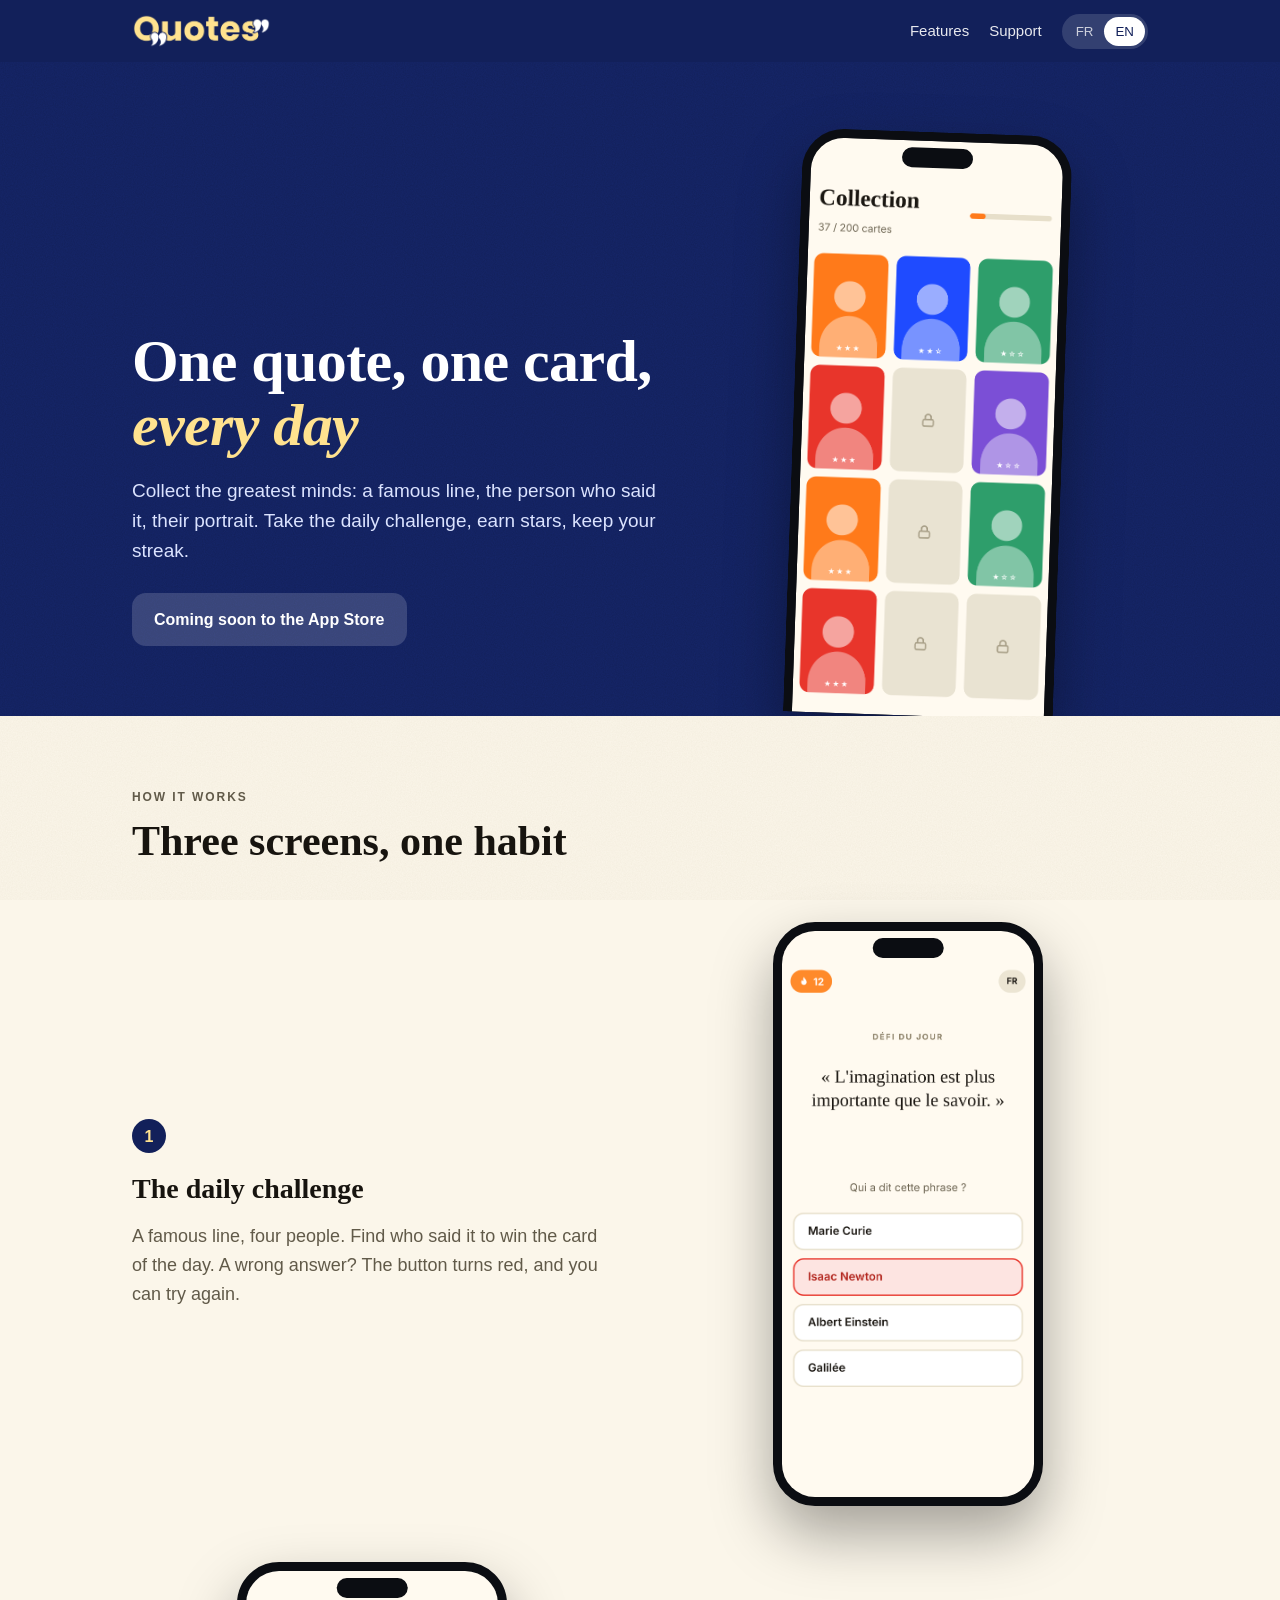
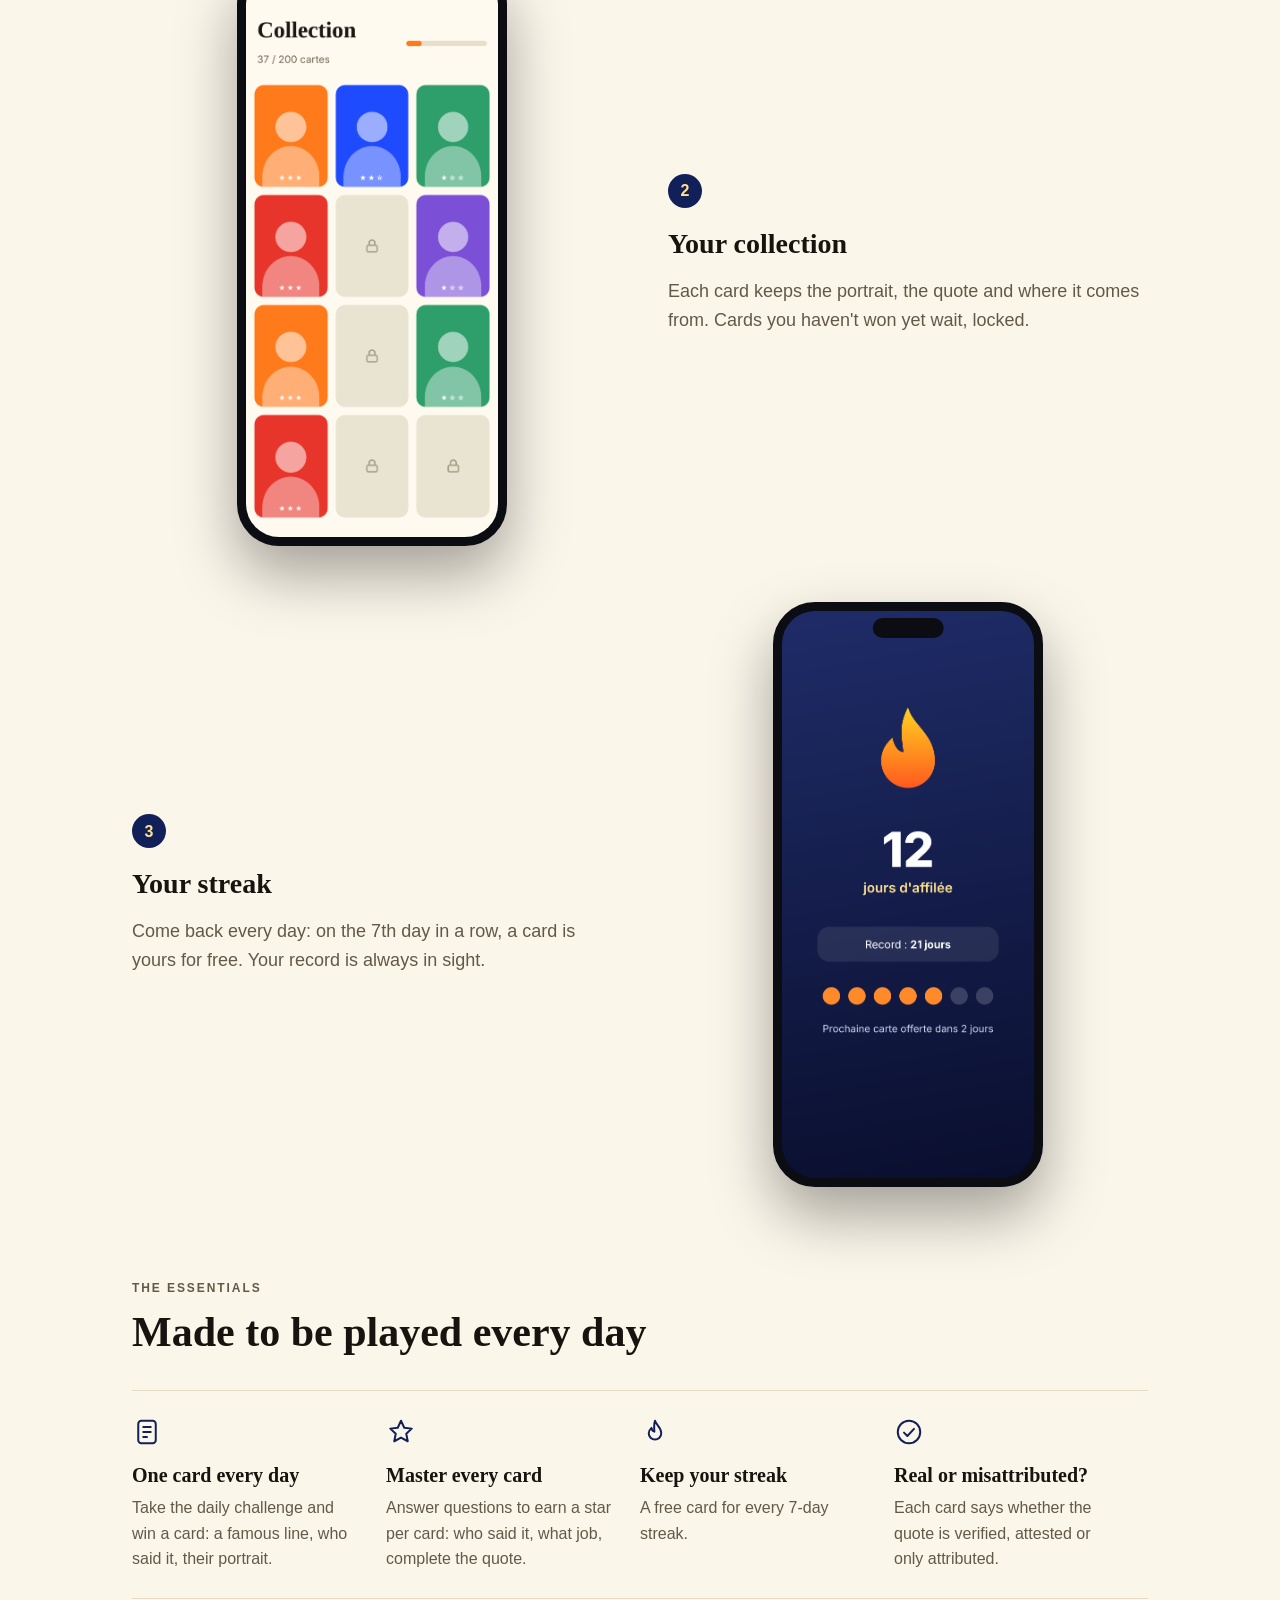
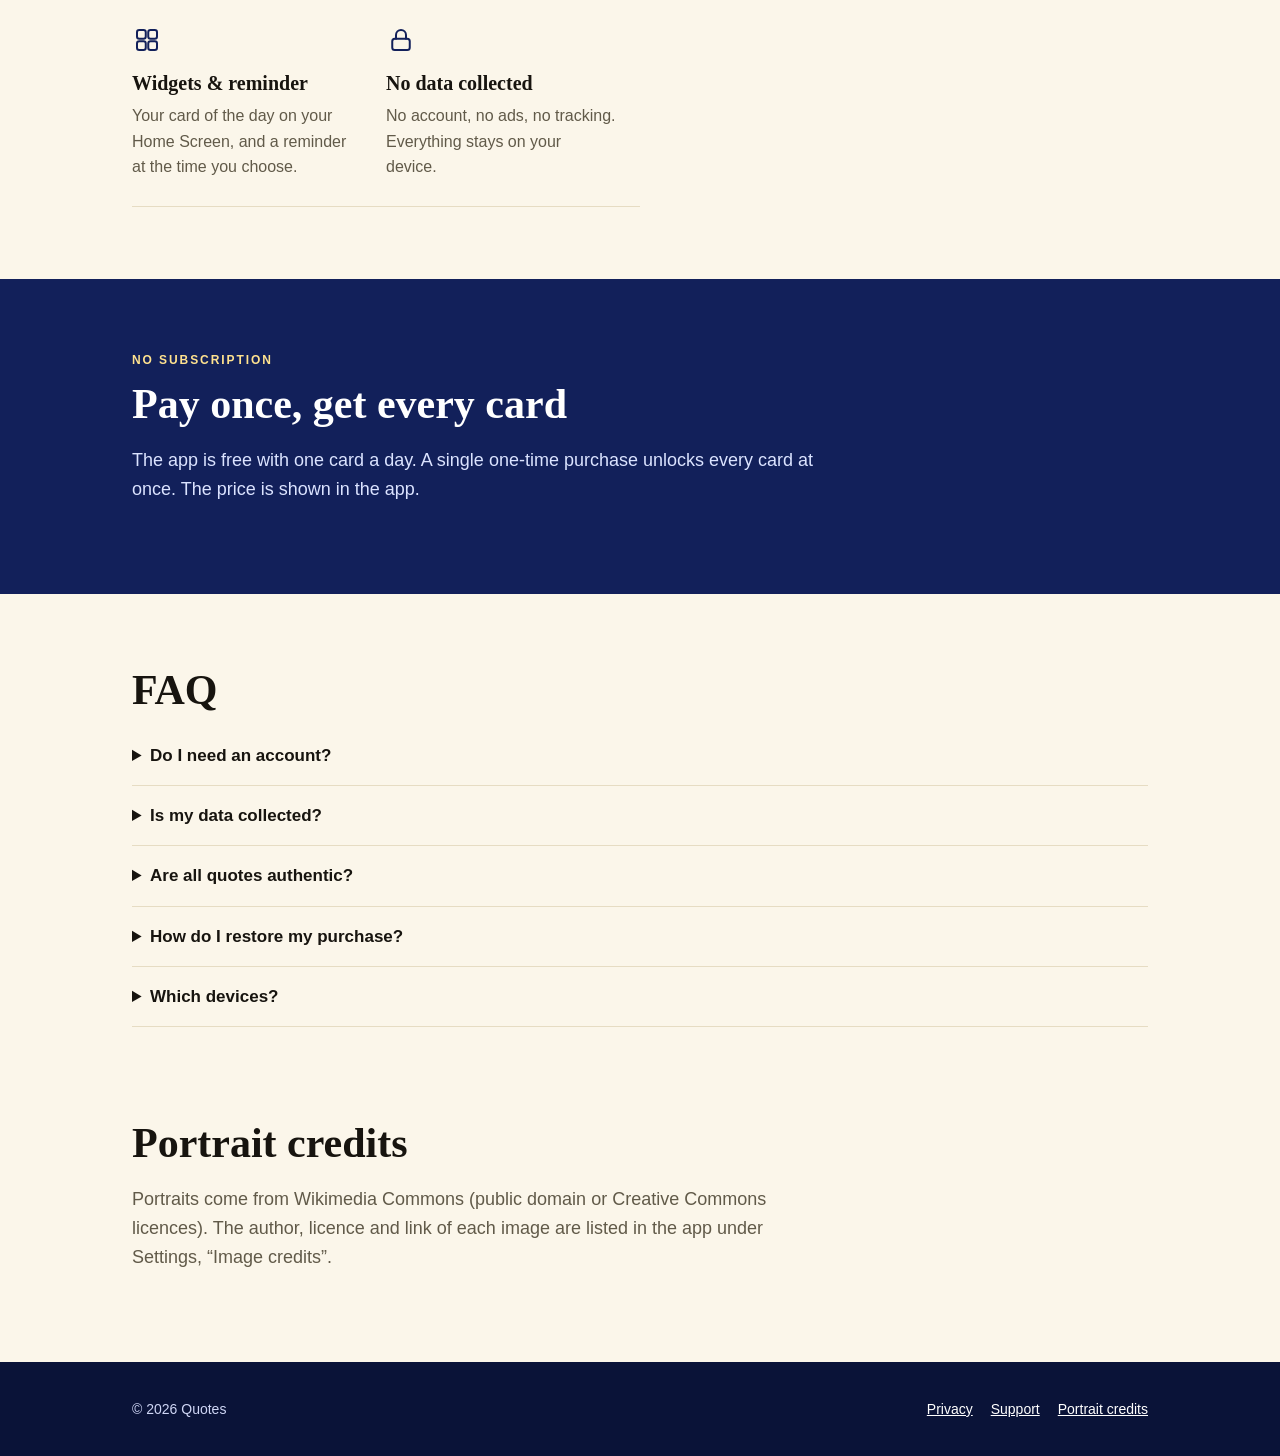
==== commit 1ad4db3a: "Add files via upload" ====
--- a/index.html
+++ b/index.html
@@ -1,14 +1,14 @@
 <!doctype html><html lang="fr"><head><meta charset="utf-8"><meta name="viewport" content="width=device-width,initial-scale=1">
 <title>Quotes – cartes à collectionner de citations célèbres</title><meta name="description" content="Une citation, une carte, chaque jour. Collectionne les plus grands esprits, avec leur portrait, et maîtrise chaque carte."><meta name="theme-color" content="#12205A">
-<link rel="icon" href="assets/favicon.png"><link rel="apple-touch-icon" href="assets/icon-180.png"><link rel="stylesheet" href="style.css"><script src="lang.js" defer></script></head><body><header><div class="wrap"><a href="index.html"><img class="wm" src="assets/wordmark.png" alt="Quotes"></a><nav>
+<link rel="icon" href="favicon.png"><link rel="apple-touch-icon" href="icon-180.png"><link rel="stylesheet" href="style.css"><script src="lang.js" defer></script></head><body><header><div class="wrap"><a href="index.html"><img class="wm" src="wordmark.png" alt="Quotes"></a><nav>
 <a class="h" href="index.html#fonctions" data-fr="Fonctions" data-en="Features">Fonctions</a><a class="h" href="support.html">Support</a>
 <div class="seg" role="group" aria-label="Langue / Language"><button data-l="fr" class="on">FR</button><button data-l="en">EN</button></div></nav></div></header><main><div class="hero"><div class="wrap"><div class="copy">
 <h1 data-fr="Une citation, une carte, <em>chaque jour</em>" data-en="One quote, one card, <em>every day</em>">Une citation, une carte, <em>chaque jour</em></h1>
 <p data-fr="Collectionne les plus grands esprits : une phrase célèbre, la personne qui l'a dite, son portrait. Relève le défi du jour, gagne des étoiles, garde ta série." data-en="Collect the greatest minds: a famous line, the person who said it, their portrait. Take the daily challenge, earn stars, keep your streak.">Collectionne les plus grands esprits.</p>
 <a class="btn" data-todo href="TODO_APPSTORE_URL" data-fr="Télécharger sur l'App Store" data-en="Download on the App Store">Télécharger sur l'App Store</a>
 <span class="btn off" data-fr="Bientôt sur l'App Store" data-en="Coming soon to the App Store">Bientôt sur l'App Store</span></div>
-<div class="phone"><img src="assets/screens/collection.png" alt="Quotes" data-alt-fr="Écran de la collection" data-alt-en="Collection screen"></div></div></div>
-<section id="comment"><div class="wrap"><p class="eyebrow" data-fr="Comment ça marche" data-en="How it works">Comment ça marche</p><h2 data-fr="Trois écrans, une habitude" data-en="Three screens, one habit">Trois écrans, une habitude</h2><div class="step"><div><div class="n">1</div><h3 data-fr="Le défi du jour" data-en="The daily challenge">Le défi du jour</h3><p data-fr="Une phrase célèbre, quatre personnes. Trouve qui l'a dite pour gagner la carte du jour. Une mauvaise réponse ? Le bouton passe au rouge, tu peux réessayer." data-en="A famous line, four people. Find who said it to win the card of the day. A wrong answer? The button turns red, and you can try again.">Une phrase célèbre, quatre personnes. Trouve qui l'a dite pour gagner la carte du jour. Une mauvaise réponse ? Le bouton passe au rouge, tu peux réessayer.</p></div><div class="phone"><img src="assets/screens/jour.png" alt="Écran du défi du jour" data-alt-fr="Écran du défi du jour" data-alt-en="Daily challenge screen"></div></div><div class="step"><div><div class="n">2</div><h3 data-fr="Ta collection" data-en="Your collection">Ta collection</h3><p data-fr="Chaque carte garde le portrait, la citation et d'où elle vient. Les cartes pas encore obtenues attendent, verrouillées." data-en="Each card keeps the portrait, the quote and where it comes from. Cards you haven't won yet wait, locked.">Chaque carte garde le portrait, la citation et d'où elle vient. Les cartes pas encore obtenues attendent, verrouillées.</p></div><div class="phone"><img src="assets/screens/collection.png" alt="Écran de la collection" data-alt-fr="Écran de la collection" data-alt-en="Collection screen"></div></div><div class="step"><div><div class="n">3</div><h3 data-fr="Ta série" data-en="Your streak">Ta série</h3><p data-fr="Reviens chaque jour : au 7e jour d'affilée, une carte t'est offerte. Ton record est toujours sous tes yeux." data-en="Come back every day: on the 7th day in a row, a card is yours for free. Your record is always in sight.">Reviens chaque jour : au 7e jour d'affilée, une carte t'est offerte. Ton record est toujours sous tes yeux.</p></div><div class="phone"><img src="assets/screens/serie.png" alt="Écran de la série" data-alt-fr="Écran de la série" data-alt-en="Streak screen"></div></div></div></section>
+<div class="phone"><img src="collection.png" alt="Quotes" data-alt-fr="Écran de la collection" data-alt-en="Collection screen"></div></div></div>
+<section id="comment"><div class="wrap"><p class="eyebrow" data-fr="Comment ça marche" data-en="How it works">Comment ça marche</p><h2 data-fr="Trois écrans, une habitude" data-en="Three screens, one habit">Trois écrans, une habitude</h2><div class="step"><div><div class="n">1</div><h3 data-fr="Le défi du jour" data-en="The daily challenge">Le défi du jour</h3><p data-fr="Une phrase célèbre, quatre personnes. Trouve qui l'a dite pour gagner la carte du jour. Une mauvaise réponse ? Le bouton passe au rouge, tu peux réessayer." data-en="A famous line, four people. Find who said it to win the card of the day. A wrong answer? The button turns red, and you can try again.">Une phrase célèbre, quatre personnes. Trouve qui l'a dite pour gagner la carte du jour. Une mauvaise réponse ? Le bouton passe au rouge, tu peux réessayer.</p></div><div class="phone"><img src="jour.png" alt="Écran du défi du jour" data-alt-fr="Écran du défi du jour" data-alt-en="Daily challenge screen"></div></div><div class="step"><div><div class="n">2</div><h3 data-fr="Ta collection" data-en="Your collection">Ta collection</h3><p data-fr="Chaque carte garde le portrait, la citation et d'où elle vient. Les cartes pas encore obtenues attendent, verrouillées." data-en="Each card keeps the portrait, the quote and where it comes from. Cards you haven't won yet wait, locked.">Chaque carte garde le portrait, la citation et d'où elle vient. Les cartes pas encore obtenues attendent, verrouillées.</p></div><div class="phone"><img src="collection.png" alt="Écran de la collection" data-alt-fr="Écran de la collection" data-alt-en="Collection screen"></div></div><div class="step"><div><div class="n">3</div><h3 data-fr="Ta série" data-en="Your streak">Ta série</h3><p data-fr="Reviens chaque jour : au 7e jour d'affilée, une carte t'est offerte. Ton record est toujours sous tes yeux." data-en="Come back every day: on the 7th day in a row, a card is yours for free. Your record is always in sight.">Reviens chaque jour : au 7e jour d'affilée, une carte t'est offerte. Ton record est toujours sous tes yeux.</p></div><div class="phone"><img src="serie.png" alt="Écran de la série" data-alt-fr="Écran de la série" data-alt-en="Streak screen"></div></div></div></section>
 <section id="fonctions" style="padding-top:20px"><div class="wrap"><p class="eyebrow" data-fr="L'essentiel" data-en="The essentials">L'essentiel</p><h2 data-fr="Pensé pour être joué tous les jours" data-en="Made to be played every day">Pensé pour être joué tous les jours</h2><div class="feat"><div><svg viewBox="0 0 24 24"><rect x="5" y="3" width="14" height="18" rx="2.5"/><path d="M9 8h6M9 12h6M9 16h3"/></svg><b data-fr="Une carte chaque jour" data-en="One card every day">Une carte chaque jour</b><span data-fr="Relève le défi du jour et gagne une carte : une phrase célèbre, la personne qui l'a dite, son portrait." data-en="Take the daily challenge and win a card: a famous line, who said it, their portrait.">Relève le défi du jour et gagne une carte : une phrase célèbre, la personne qui l'a dite, son portrait.</span></div><div><svg viewBox="0 0 24 24"><path d="M12 3l2.6 5.6 6 .7-4.4 4.1 1.2 6L12 16.5 6.6 19.400l1.200-6L3.400 9.300l6-.7z"/></svg><b data-fr="Maîtrise chaque carte" data-en="Master every card">Maîtrise chaque carte</b><span data-fr="Réponds aux questions pour gagner une étoile par carte : qui l'a dit, quel métier, complète la phrase." data-en="Answer questions to earn a star per card: who said it, what job, complete the quote.">Réponds aux questions pour gagner une étoile par carte : qui l'a dit, quel métier, complète la phrase.</span></div><div><svg viewBox="0 0 24 24"><path d="M12 3c1 3.500 5 5 5 10a5 5 0 0 1-10 0c0-2 1-3.200 2.200-4.300.300 1.800 1 2.800 2.300 3C11.300 8.800 11 6 12 3z"/></svg><b data-fr="Garde ta série" data-en="Keep your streak">Garde ta série</b><span data-fr="Une carte offerte tous les 7 jours de série d'affilée." data-en="A free card for every 7-day streak.">Une carte offerte tous les 7 jours de série d'affilée.</span></div><div><svg viewBox="0 0 24 24"><circle cx="12" cy="12" r="9"/><path d="M8 12.500l2.700 2.700L16 9.500"/></svg><b data-fr="Vraie ou attribuée ?" data-en="Real or misattributed?">Vraie ou attribuée ?</b><span data-fr="Chaque carte indique si la citation est vérifiée, attestée ou seulement attribuée." data-en="Each card says whether the quote is verified, attested or only attributed.">Chaque carte indique si la citation est vérifiée, attestée ou seulement attribuée.</span></div><div><svg viewBox="0 0 24 24"><rect x="4" y="4" width="7" height="7" rx="1.800"/><rect x="13" y="4" width="7" height="7" rx="1.800"/><rect x="4" y="13" width="7" height="7" rx="1.800"/><rect x="13" y="13" width="7" height="7" rx="1.800"/></svg><b data-fr="Widgets et rappel" data-en="Widgets & reminder">Widgets et rappel</b><span data-fr="Ta carte du jour sur l'écran d'accueil, et un rappel à l'heure de ton choix." data-en="Your card of the day on your Home Screen, and a reminder at the time you choose.">Ta carte du jour sur l'écran d'accueil, et un rappel à l'heure de ton choix.</span></div><div><svg viewBox="0 0 24 24"><rect x="5" y="11" width="14" height="9" rx="2"/><path d="M8 11V8a4 4 0 0 1 8 0v3"/></svg><b data-fr="Zéro donnée collectée" data-en="No data collected">Zéro donnée collectée</b><span data-fr="Pas de compte, pas de publicité, pas de pistage. Tout reste sur ton appareil." data-en="No account, no ads, no tracking. Everything stays on your device.">Pas de compte, pas de publicité, pas de pistage. Tout reste sur ton appareil.</span></div></div></div></section>
 <section class="band"><div class="wrap"><p class="eyebrow" data-fr="Sans abonnement" data-en="No subscription">Sans abonnement</p><h2 data-fr="Une seule fois, toutes les cartes" data-en="Pay once, get every card">Une seule fois, toutes les cartes</h2>
 <p class="lead" data-fr="L'app est gratuite avec une carte par jour. Un achat unique débloque toutes les cartes d'un coup. Le prix est affiché dans l'app." data-en="The app is free with one card a day. A single one-time purchase unlocks every card at once. The price is shown in the app.">L'app est gratuite avec une carte par jour. Un achat unique débloque toutes les cartes d'un coup. Le prix est affiché dans l'app.</p></div></section>
--- a/style.css
+++ b/style.css
@@ -7,7 +7,7 @@
 .wrap{max-width:1060px;margin:0 auto;padding:0 22px}
 header{position:sticky;top:0;z-index:5;background:var(--navy)}
 header .wrap{display:flex;align-items:center;justify-content:space-between;height:62px}
-header img.wm{height:28px;display:block}
+header img.wm{height:34px;display:block}
 nav{display:flex;gap:20px;align-items:center}nav a{color:#fff;text-decoration:none;font-size:15px;opacity:.9}
 .seg{display:inline-flex;background:rgba(255,255,255,.14);border-radius:999px;padding:3px}
 .seg button{border:0;background:transparent;color:#fff;font:700 13px/1 inherit;font-family:inherit;padding:7px 11px;border-radius:999px;cursor:pointer;opacity:.75}
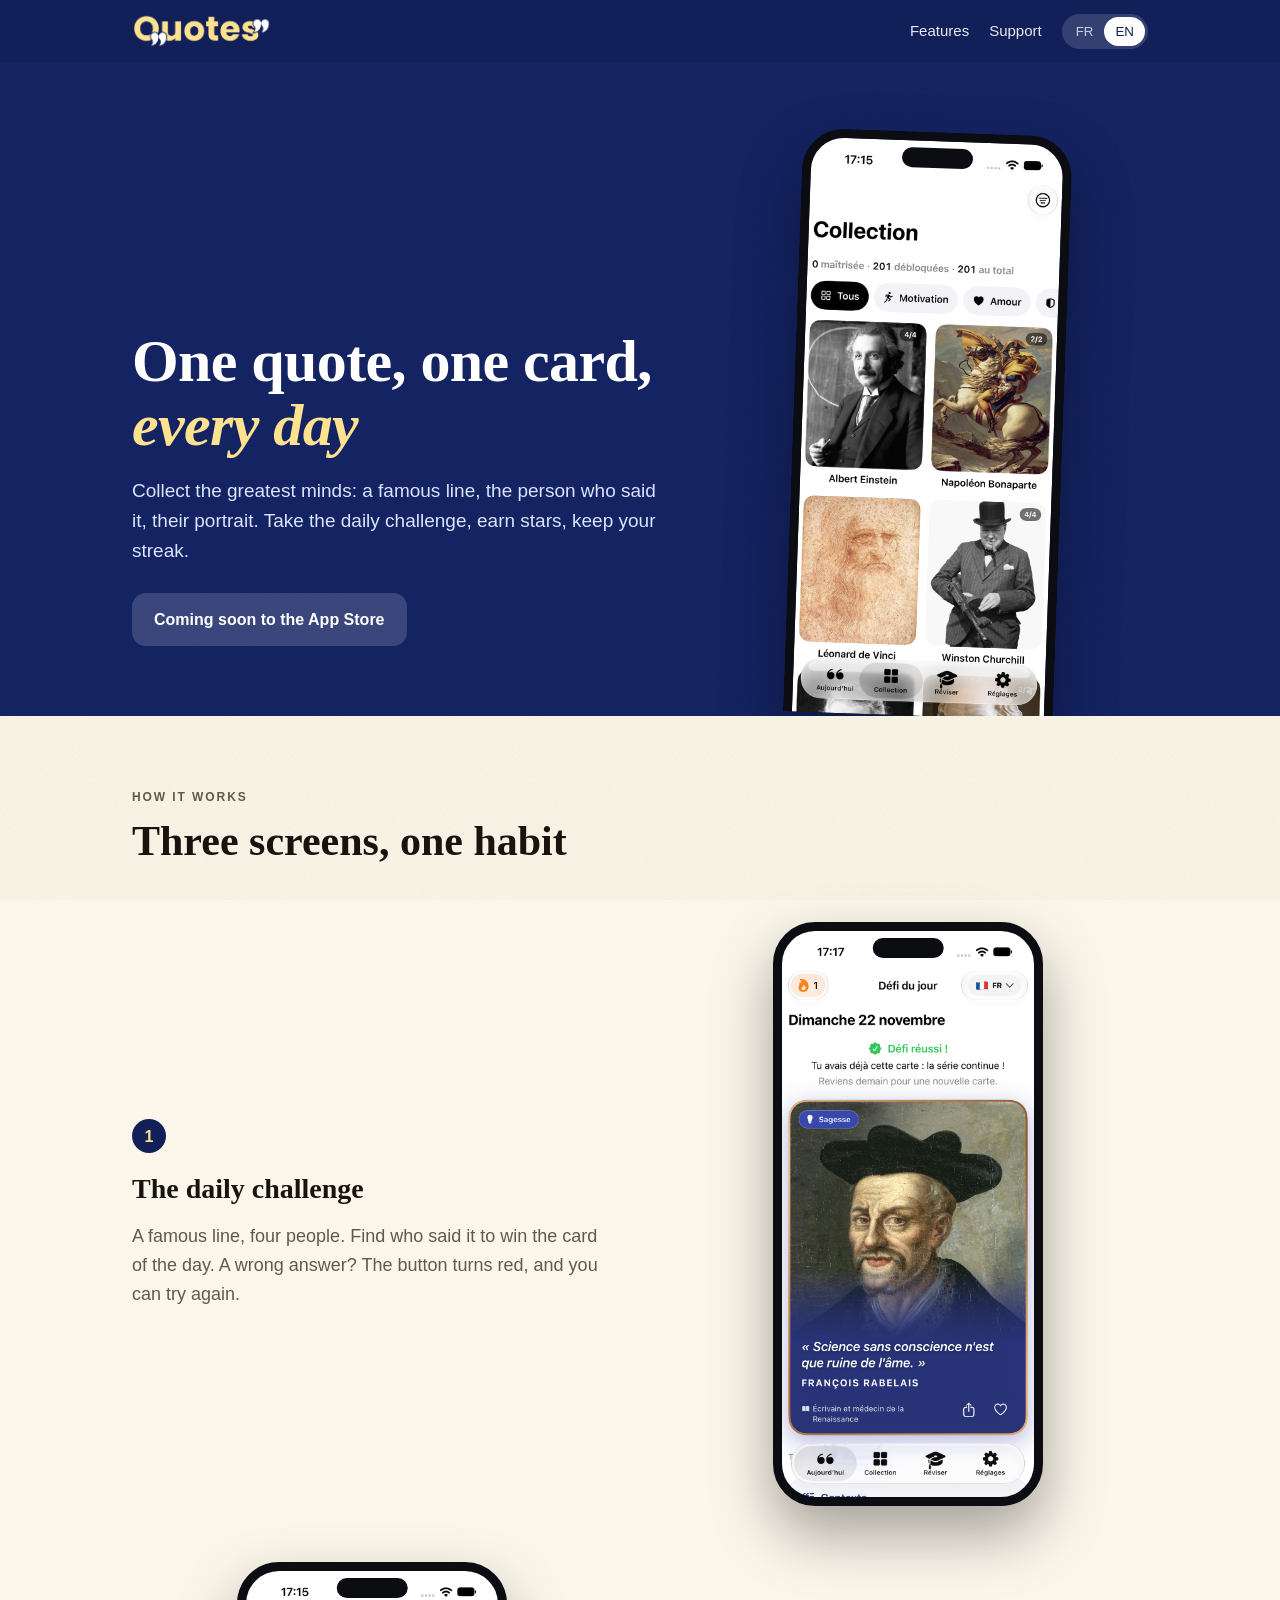
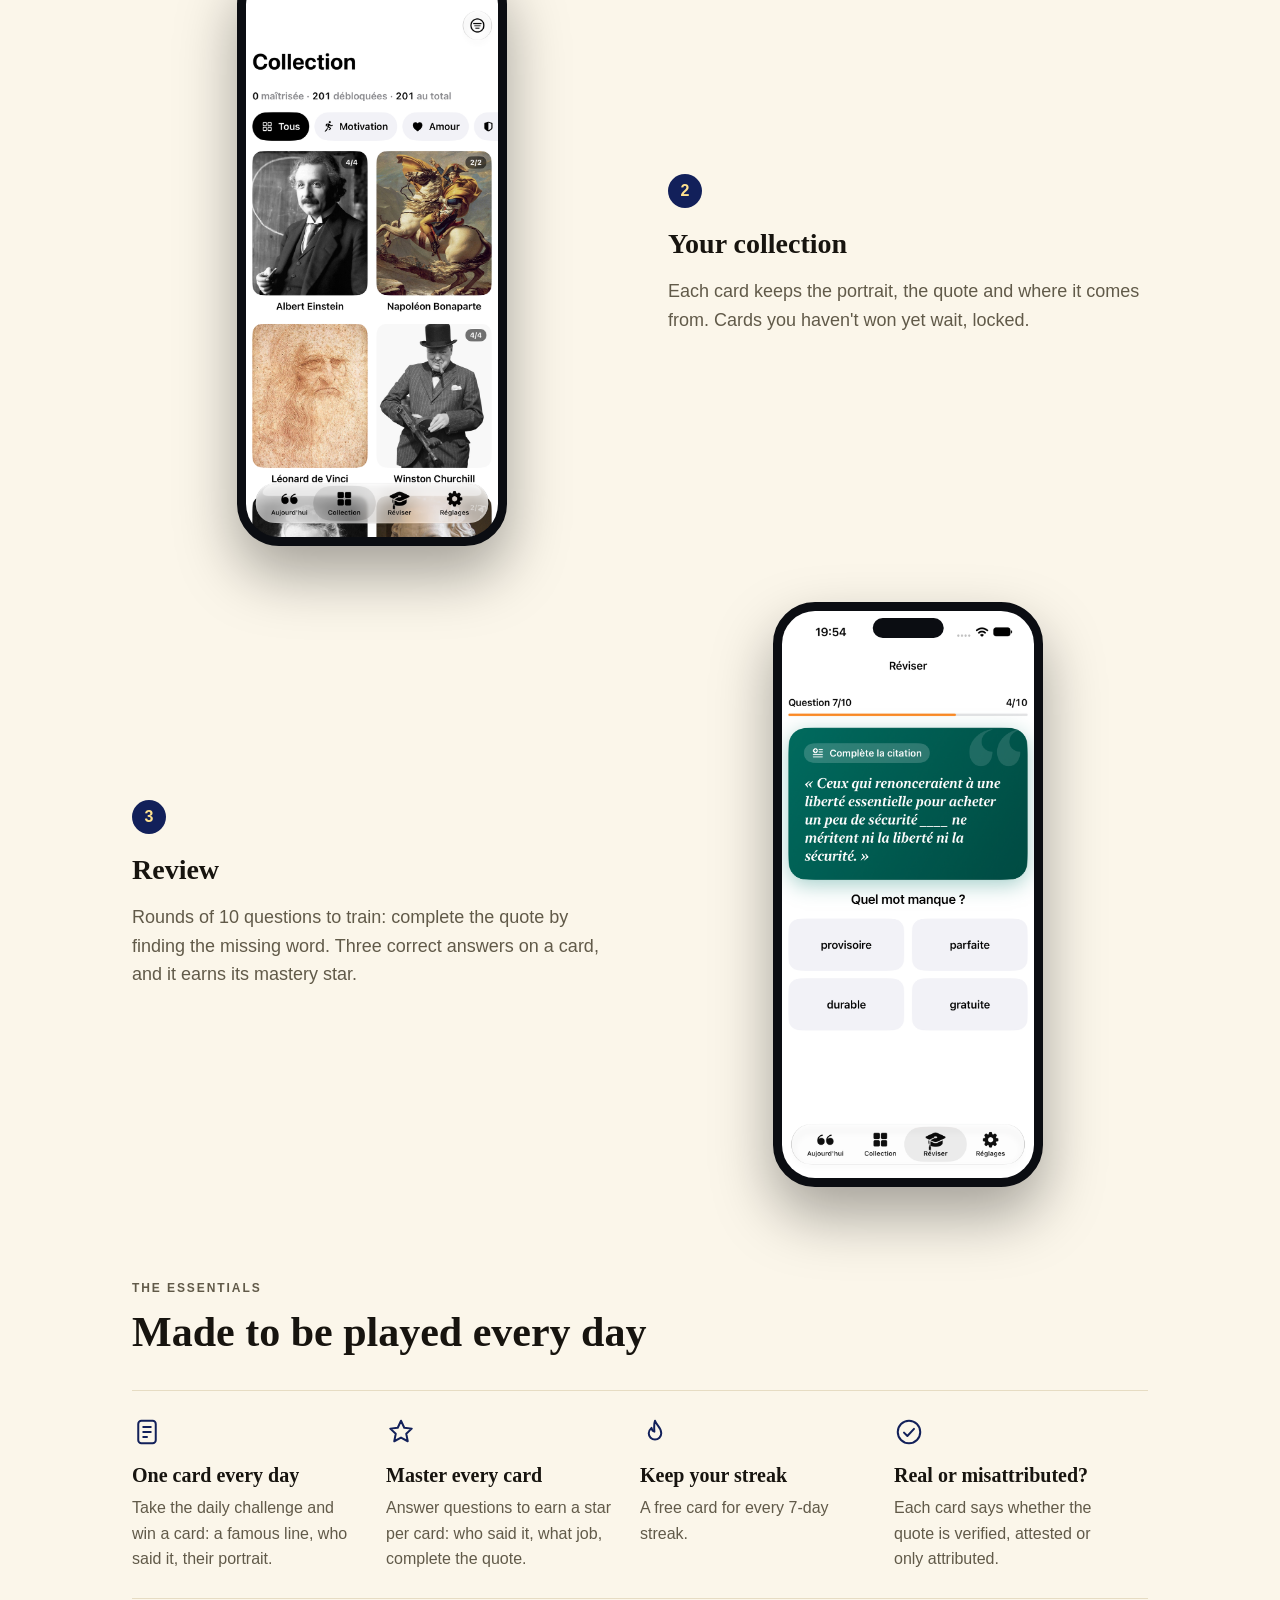
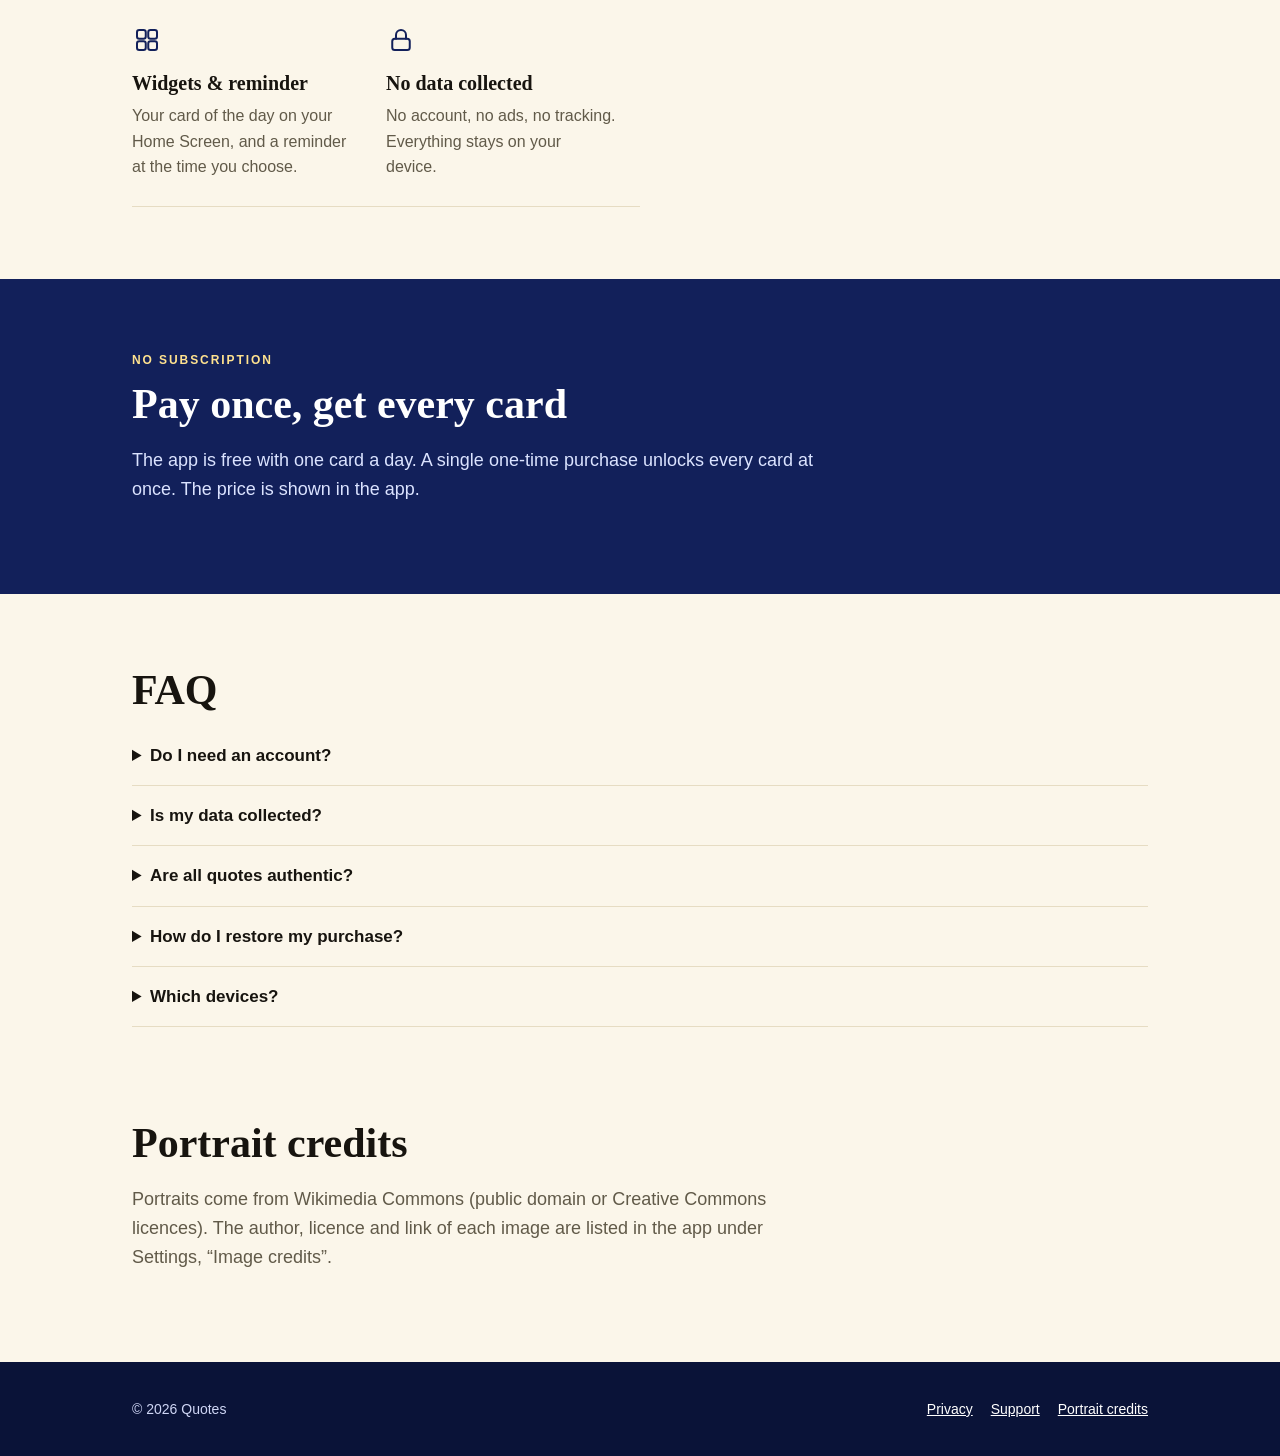
==== commit d2a9b2fa: "Add files via upload" ====
--- a/index.html
+++ b/index.html
@@ -7,8 +7,8 @@
 <p data-fr="Collectionne les plus grands esprits : une phrase célèbre, la personne qui l'a dite, son portrait. Relève le défi du jour, gagne des étoiles, garde ta série." data-en="Collect the greatest minds: a famous line, the person who said it, their portrait. Take the daily challenge, earn stars, keep your streak.">Collectionne les plus grands esprits.</p>
 <a class="btn" data-todo href="TODO_APPSTORE_URL" data-fr="Télécharger sur l'App Store" data-en="Download on the App Store">Télécharger sur l'App Store</a>
 <span class="btn off" data-fr="Bientôt sur l'App Store" data-en="Coming soon to the App Store">Bientôt sur l'App Store</span></div>
-<div class="phone"><img src="collection.png" alt="Quotes" data-alt-fr="Écran de la collection" data-alt-en="Collection screen"></div></div></div>
-<section id="comment"><div class="wrap"><p class="eyebrow" data-fr="Comment ça marche" data-en="How it works">Comment ça marche</p><h2 data-fr="Trois écrans, une habitude" data-en="Three screens, one habit">Trois écrans, une habitude</h2><div class="step"><div><div class="n">1</div><h3 data-fr="Le défi du jour" data-en="The daily challenge">Le défi du jour</h3><p data-fr="Une phrase célèbre, quatre personnes. Trouve qui l'a dite pour gagner la carte du jour. Une mauvaise réponse ? Le bouton passe au rouge, tu peux réessayer." data-en="A famous line, four people. Find who said it to win the card of the day. A wrong answer? The button turns red, and you can try again.">Une phrase célèbre, quatre personnes. Trouve qui l'a dite pour gagner la carte du jour. Une mauvaise réponse ? Le bouton passe au rouge, tu peux réessayer.</p></div><div class="phone"><img src="jour.png" alt="Écran du défi du jour" data-alt-fr="Écran du défi du jour" data-alt-en="Daily challenge screen"></div></div><div class="step"><div><div class="n">2</div><h3 data-fr="Ta collection" data-en="Your collection">Ta collection</h3><p data-fr="Chaque carte garde le portrait, la citation et d'où elle vient. Les cartes pas encore obtenues attendent, verrouillées." data-en="Each card keeps the portrait, the quote and where it comes from. Cards you haven't won yet wait, locked.">Chaque carte garde le portrait, la citation et d'où elle vient. Les cartes pas encore obtenues attendent, verrouillées.</p></div><div class="phone"><img src="collection.png" alt="Écran de la collection" data-alt-fr="Écran de la collection" data-alt-en="Collection screen"></div></div><div class="step"><div><div class="n">3</div><h3 data-fr="Ta série" data-en="Your streak">Ta série</h3><p data-fr="Reviens chaque jour : au 7e jour d'affilée, une carte t'est offerte. Ton record est toujours sous tes yeux." data-en="Come back every day: on the 7th day in a row, a card is yours for free. Your record is always in sight.">Reviens chaque jour : au 7e jour d'affilée, une carte t'est offerte. Ton record est toujours sous tes yeux.</p></div><div class="phone"><img src="serie.png" alt="Écran de la série" data-alt-fr="Écran de la série" data-alt-en="Streak screen"></div></div></div></section>
+<div class="phone"><img src="collection.png" data-src-fr="collection.png" data-src-en="collection-en.png" alt="Quotes" data-alt-fr="Écran de la collection" data-alt-en="Collection screen"></div></div></div>
+<section id="comment"><div class="wrap"><p class="eyebrow" data-fr="Comment ça marche" data-en="How it works">Comment ça marche</p><h2 data-fr="Trois écrans, une habitude" data-en="Three screens, one habit">Trois écrans, une habitude</h2><div class="step"><div><div class="n">1</div><h3 data-fr="Le défi du jour" data-en="The daily challenge">Le défi du jour</h3><p data-fr="Une phrase célèbre, quatre personnes. Trouve qui l'a dite pour gagner la carte du jour. Une mauvaise réponse ? Le bouton passe au rouge, tu peux réessayer." data-en="A famous line, four people. Find who said it to win the card of the day. A wrong answer? The button turns red, and you can try again.">Une phrase célèbre, quatre personnes. Trouve qui l'a dite pour gagner la carte du jour. Une mauvaise réponse ? Le bouton passe au rouge, tu peux réessayer.</p></div><div class="phone"><img src="jour.png" data-src-fr="jour.png" data-src-en="jour-en.png" alt="Écran du défi du jour" data-alt-fr="Écran du défi du jour" data-alt-en="Daily challenge screen"></div></div><div class="step"><div><div class="n">2</div><h3 data-fr="Ta collection" data-en="Your collection">Ta collection</h3><p data-fr="Chaque carte garde le portrait, la citation et d'où elle vient. Les cartes pas encore obtenues attendent, verrouillées." data-en="Each card keeps the portrait, the quote and where it comes from. Cards you haven't won yet wait, locked.">Chaque carte garde le portrait, la citation et d'où elle vient. Les cartes pas encore obtenues attendent, verrouillées.</p></div><div class="phone"><img src="collection.png" data-src-fr="collection.png" data-src-en="collection-en.png" alt="Écran de la collection" data-alt-fr="Écran de la collection" data-alt-en="Collection screen"></div></div><div class="step"><div><div class="n">3</div><h3 data-fr="Réviser" data-en="Review">Réviser</h3><p data-fr="Des séries de 10 questions pour t'entraîner : complète la citation en retrouvant le mot manquant. Trois bonnes réponses sur une carte, et elle gagne son étoile de maîtrise." data-en="Rounds of 10 questions to train: complete the quote by finding the missing word. Three correct answers on a card, and it earns its mastery star.">Des séries de 10 questions pour t'entraîner : complète la citation en retrouvant le mot manquant. Trois bonnes réponses sur une carte, et elle gagne son étoile de maîtrise.</p></div><div class="phone"><img src="reviser.png" data-src-fr="reviser.png" data-src-en="reviser-en.png" alt="Écran Réviser" data-alt-fr="Écran Réviser" data-alt-en="Review screen"></div></div></div></section>
 <section id="fonctions" style="padding-top:20px"><div class="wrap"><p class="eyebrow" data-fr="L'essentiel" data-en="The essentials">L'essentiel</p><h2 data-fr="Pensé pour être joué tous les jours" data-en="Made to be played every day">Pensé pour être joué tous les jours</h2><div class="feat"><div><svg viewBox="0 0 24 24"><rect x="5" y="3" width="14" height="18" rx="2.5"/><path d="M9 8h6M9 12h6M9 16h3"/></svg><b data-fr="Une carte chaque jour" data-en="One card every day">Une carte chaque jour</b><span data-fr="Relève le défi du jour et gagne une carte : une phrase célèbre, la personne qui l'a dite, son portrait." data-en="Take the daily challenge and win a card: a famous line, who said it, their portrait.">Relève le défi du jour et gagne une carte : une phrase célèbre, la personne qui l'a dite, son portrait.</span></div><div><svg viewBox="0 0 24 24"><path d="M12 3l2.6 5.6 6 .7-4.4 4.1 1.2 6L12 16.5 6.6 19.400l1.200-6L3.400 9.300l6-.7z"/></svg><b data-fr="Maîtrise chaque carte" data-en="Master every card">Maîtrise chaque carte</b><span data-fr="Réponds aux questions pour gagner une étoile par carte : qui l'a dit, quel métier, complète la phrase." data-en="Answer questions to earn a star per card: who said it, what job, complete the quote.">Réponds aux questions pour gagner une étoile par carte : qui l'a dit, quel métier, complète la phrase.</span></div><div><svg viewBox="0 0 24 24"><path d="M12 3c1 3.500 5 5 5 10a5 5 0 0 1-10 0c0-2 1-3.200 2.200-4.300.300 1.800 1 2.800 2.300 3C11.300 8.800 11 6 12 3z"/></svg><b data-fr="Garde ta série" data-en="Keep your streak">Garde ta série</b><span data-fr="Une carte offerte tous les 7 jours de série d'affilée." data-en="A free card for every 7-day streak.">Une carte offerte tous les 7 jours de série d'affilée.</span></div><div><svg viewBox="0 0 24 24"><circle cx="12" cy="12" r="9"/><path d="M8 12.500l2.700 2.700L16 9.500"/></svg><b data-fr="Vraie ou attribuée ?" data-en="Real or misattributed?">Vraie ou attribuée ?</b><span data-fr="Chaque carte indique si la citation est vérifiée, attestée ou seulement attribuée." data-en="Each card says whether the quote is verified, attested or only attributed.">Chaque carte indique si la citation est vérifiée, attestée ou seulement attribuée.</span></div><div><svg viewBox="0 0 24 24"><rect x="4" y="4" width="7" height="7" rx="1.800"/><rect x="13" y="4" width="7" height="7" rx="1.800"/><rect x="4" y="13" width="7" height="7" rx="1.800"/><rect x="13" y="13" width="7" height="7" rx="1.800"/></svg><b data-fr="Widgets et rappel" data-en="Widgets & reminder">Widgets et rappel</b><span data-fr="Ta carte du jour sur l'écran d'accueil, et un rappel à l'heure de ton choix." data-en="Your card of the day on your Home Screen, and a reminder at the time you choose.">Ta carte du jour sur l'écran d'accueil, et un rappel à l'heure de ton choix.</span></div><div><svg viewBox="0 0 24 24"><rect x="5" y="11" width="14" height="9" rx="2"/><path d="M8 11V8a4 4 0 0 1 8 0v3"/></svg><b data-fr="Zéro donnée collectée" data-en="No data collected">Zéro donnée collectée</b><span data-fr="Pas de compte, pas de publicité, pas de pistage. Tout reste sur ton appareil." data-en="No account, no ads, no tracking. Everything stays on your device.">Pas de compte, pas de publicité, pas de pistage. Tout reste sur ton appareil.</span></div></div></div></section>
 <section class="band"><div class="wrap"><p class="eyebrow" data-fr="Sans abonnement" data-en="No subscription">Sans abonnement</p><h2 data-fr="Une seule fois, toutes les cartes" data-en="Pay once, get every card">Une seule fois, toutes les cartes</h2>
 <p class="lead" data-fr="L'app est gratuite avec une carte par jour. Un achat unique débloque toutes les cartes d'un coup. Le prix est affiché dans l'app." data-en="The app is free with one card a day. A single one-time purchase unlocks every card at once. The price is shown in the app.">L'app est gratuite avec une carte par jour. Un achat unique débloque toutes les cartes d'un coup. Le prix est affiché dans l'app.</p></div></section>
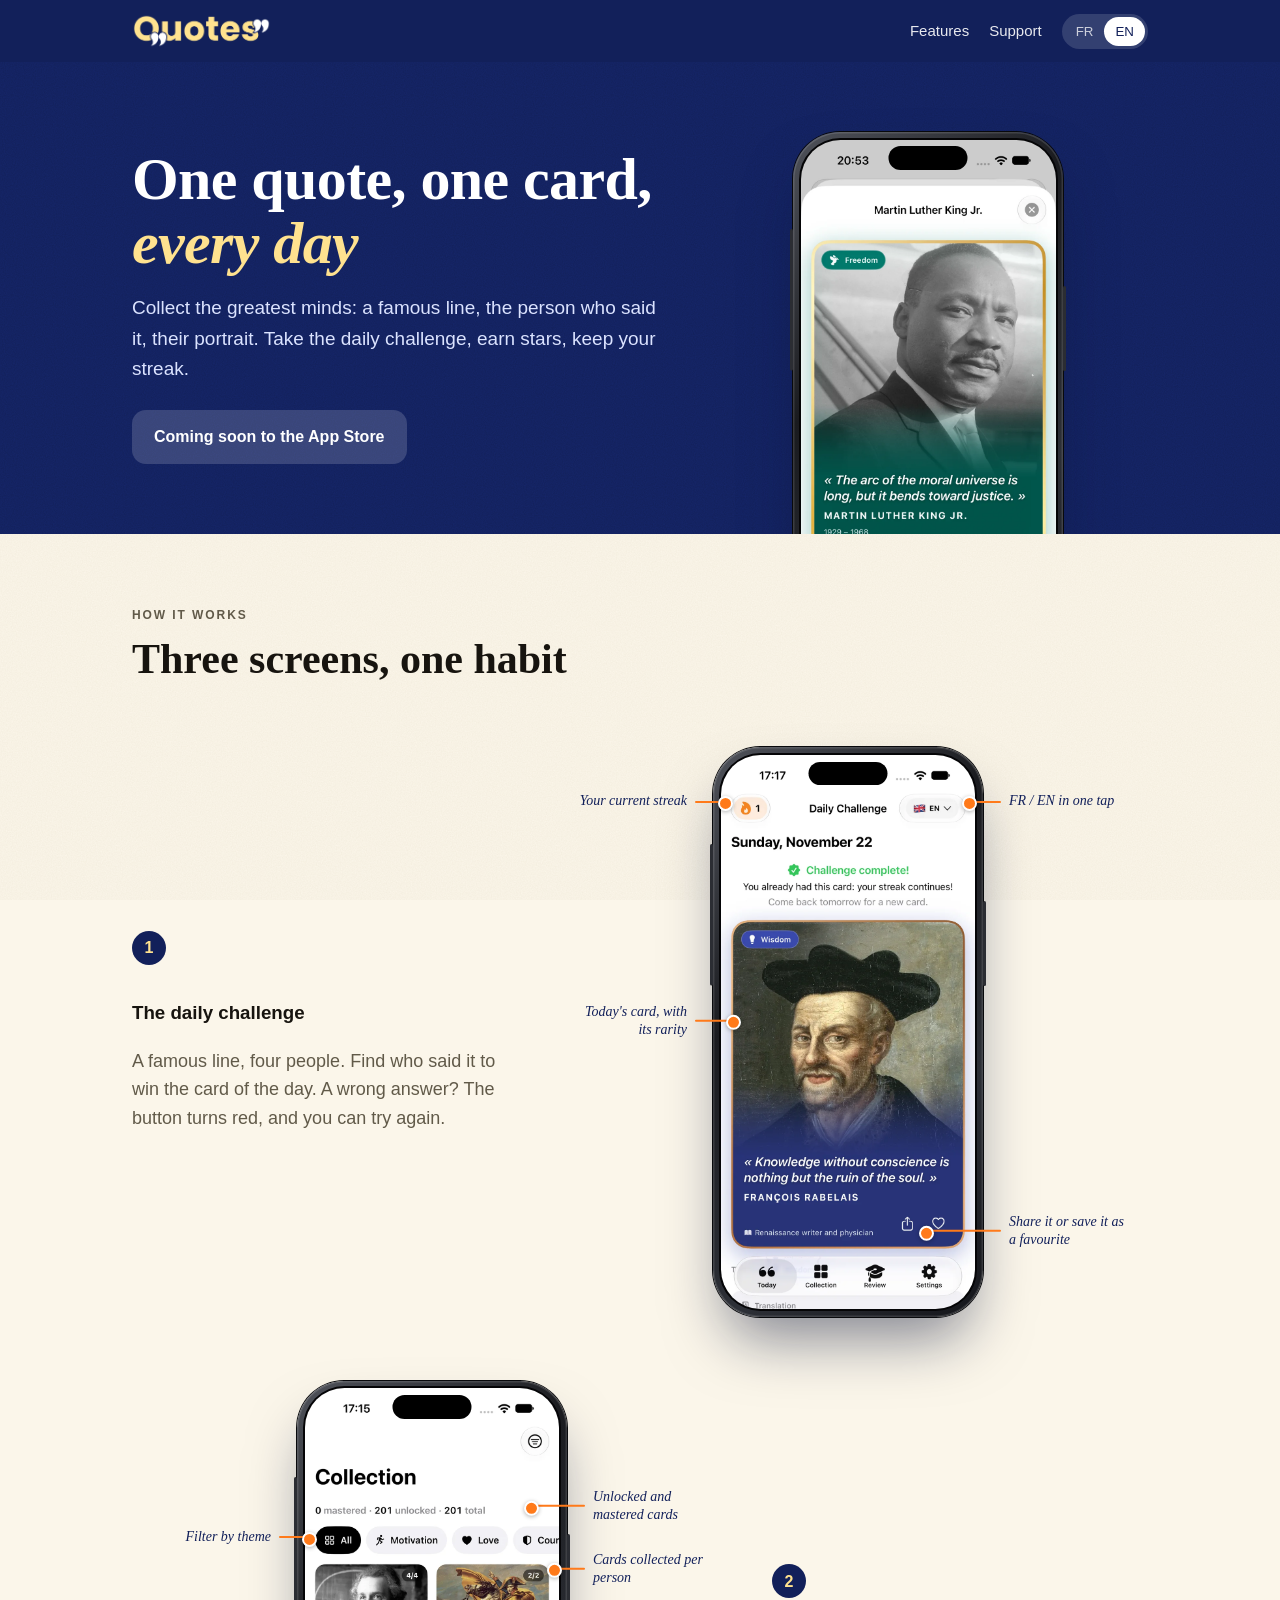
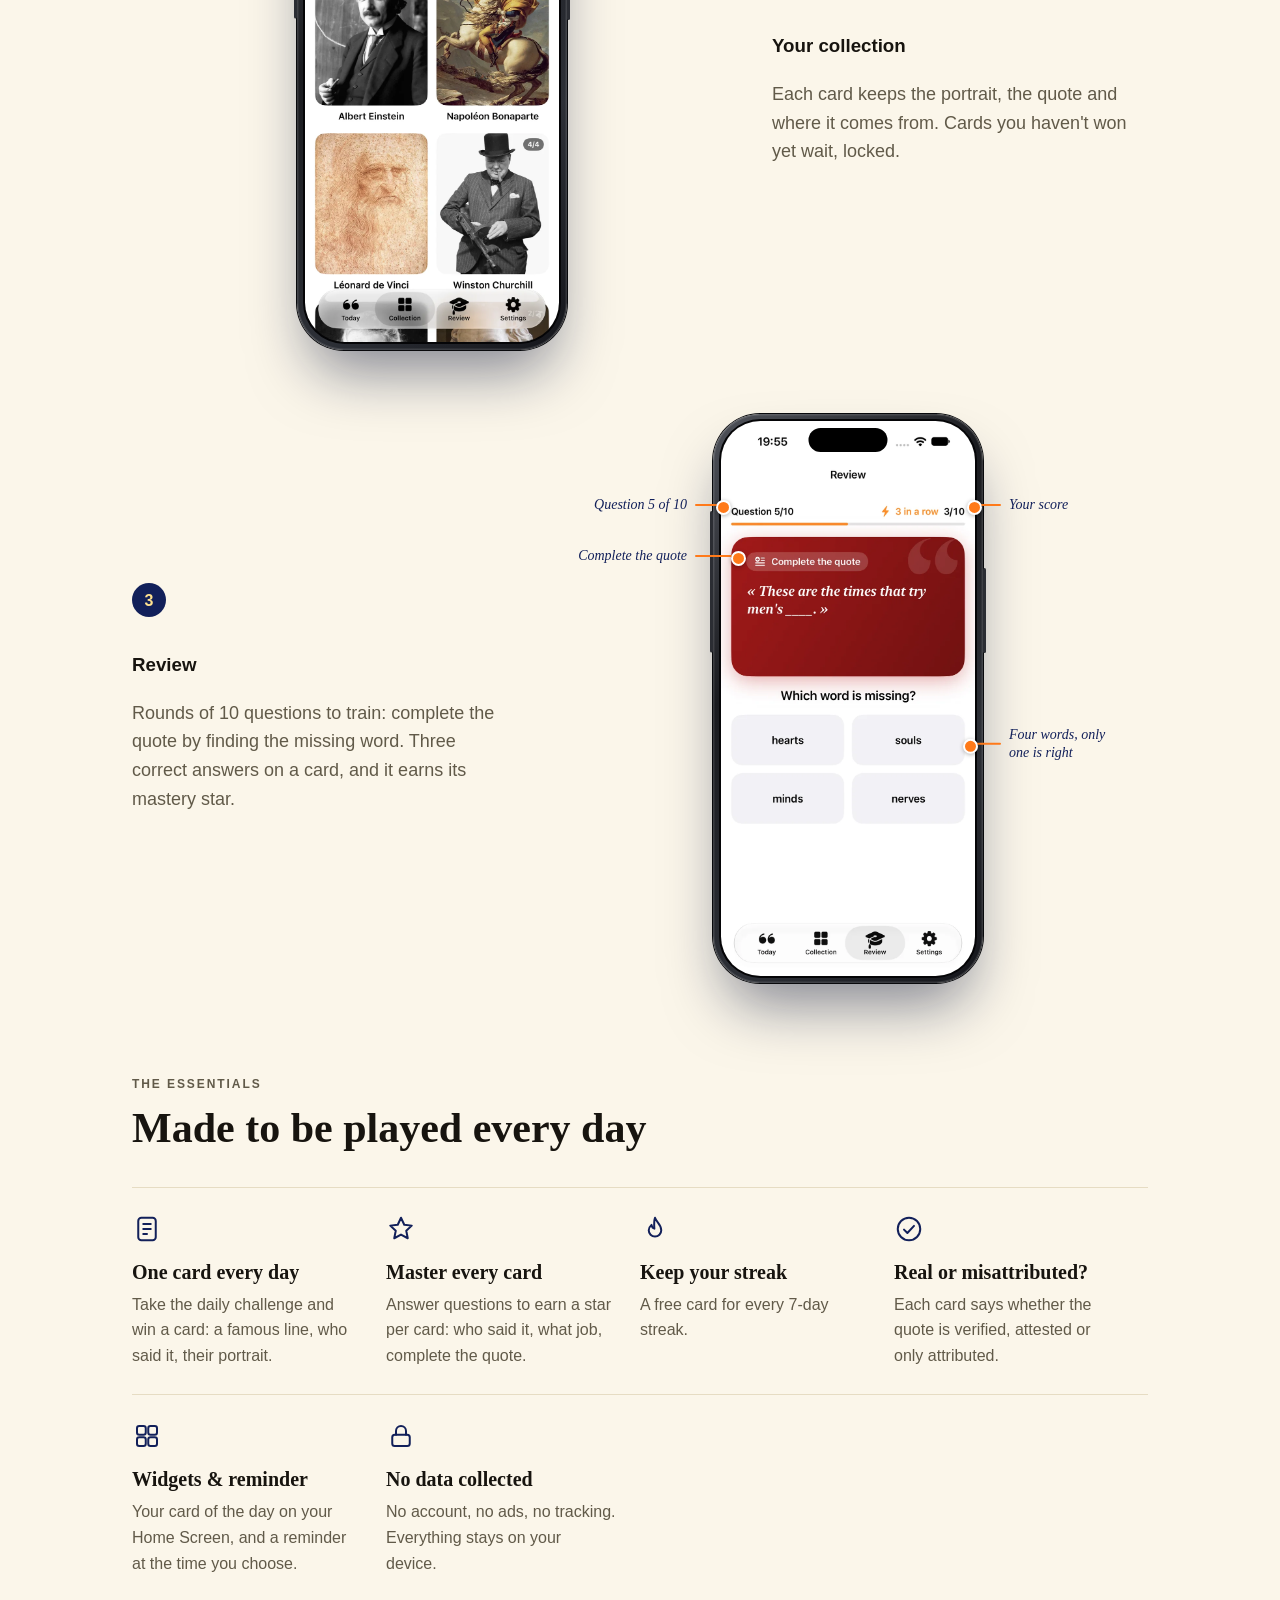
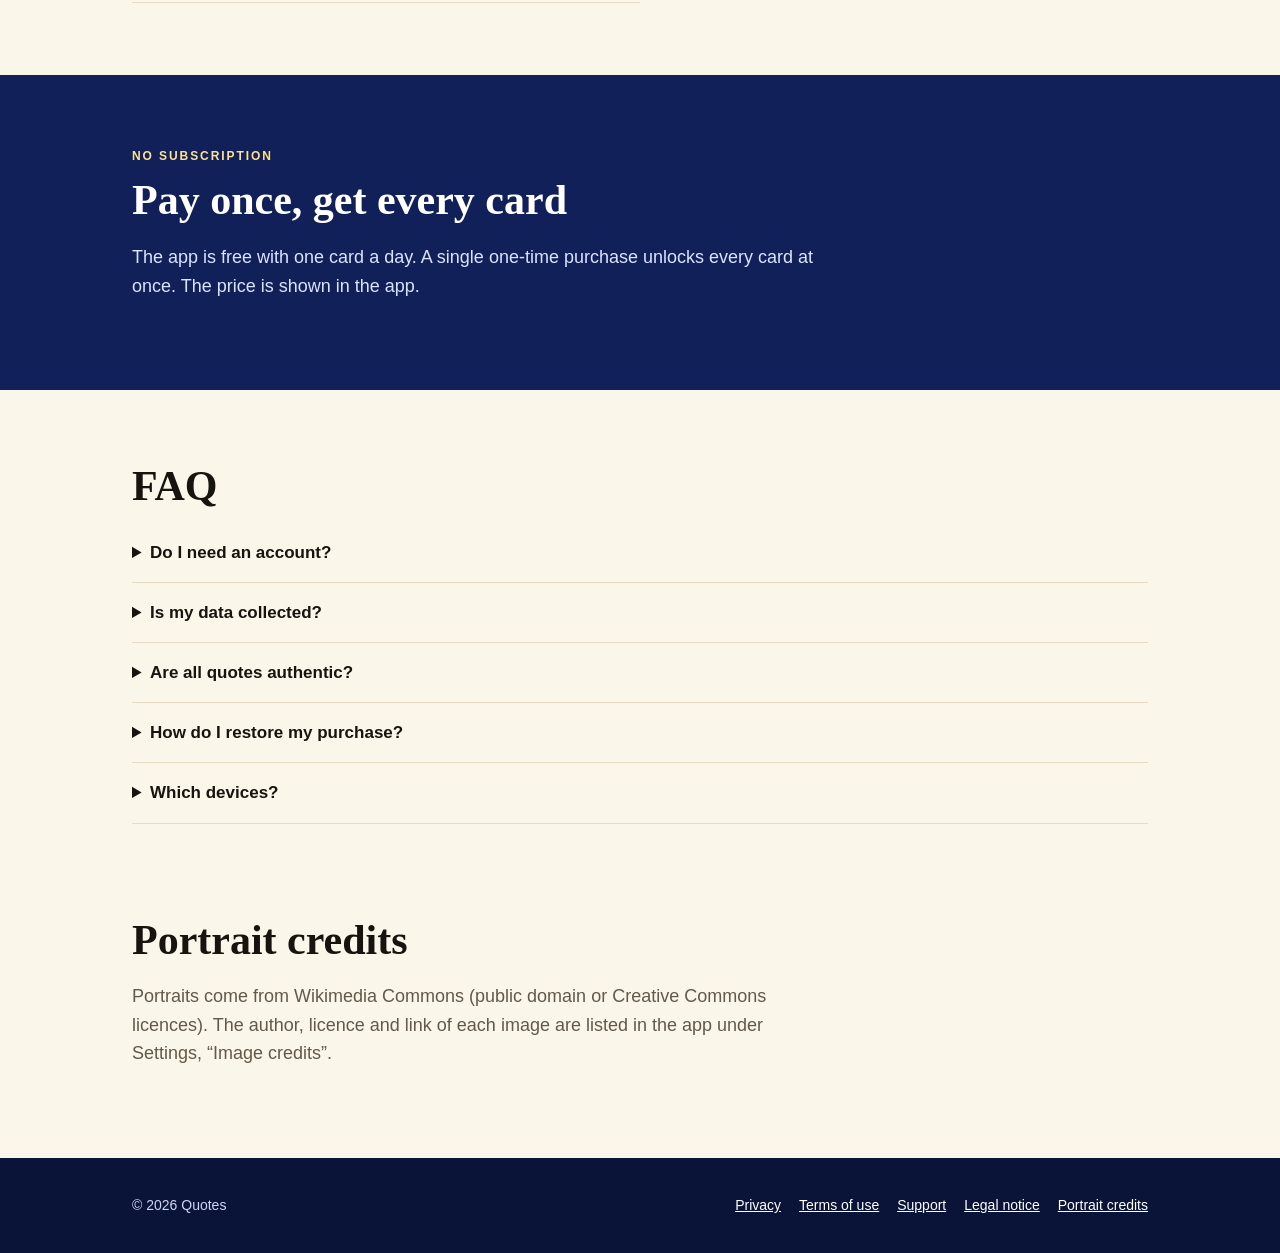
==== commit 7f558014: "Add files via upload" ====
--- a/index.html
+++ b/index.html
@@ -1,17 +1,16 @@
 <!doctype html><html lang="fr"><head><meta charset="utf-8"><meta name="viewport" content="width=device-width,initial-scale=1">
 <title>Quotes – cartes à collectionner de citations célèbres</title><meta name="description" content="Une citation, une carte, chaque jour. Collectionne les plus grands esprits, avec leur portrait, et maîtrise chaque carte."><meta name="theme-color" content="#12205A">
-<link rel="icon" href="favicon.png"><link rel="apple-touch-icon" href="icon-180.png"><link rel="stylesheet" href="style.css"><script src="lang.js" defer></script></head><body><header><div class="wrap"><a href="index.html"><img class="wm" src="wordmark.png" alt="Quotes"></a><nav>
+<script>try{var l=localStorage.getItem('lang');if(l!=='fr'&&l!=='en')l=(navigator.language||'fr').toLowerCase().indexOf('fr')==0?'fr':'en';document.documentElement.lang=l}catch(e){}</script><link rel="icon" href="favicon.png"><link rel="apple-touch-icon" href="icon-180.png"><link rel="stylesheet" href="style.css"><script src="lang.js" defer></script></head><body><header><div class="wrap"><a href="index.html"><img class="wm" src="wordmark.png" alt="Quotes"></a><nav>
 <a class="h" href="index.html#fonctions" data-fr="Fonctions" data-en="Features">Fonctions</a><a class="h" href="support.html">Support</a>
 <div class="seg" role="group" aria-label="Langue / Language"><button data-l="fr" class="on">FR</button><button data-l="en">EN</button></div></nav></div></header><main><div class="hero"><div class="wrap"><div class="copy">
 <h1 data-fr="Une citation, une carte, <em>chaque jour</em>" data-en="One quote, one card, <em>every day</em>">Une citation, une carte, <em>chaque jour</em></h1>
 <p data-fr="Collectionne les plus grands esprits : une phrase célèbre, la personne qui l'a dite, son portrait. Relève le défi du jour, gagne des étoiles, garde ta série." data-en="Collect the greatest minds: a famous line, the person who said it, their portrait. Take the daily challenge, earn stars, keep your streak.">Collectionne les plus grands esprits.</p>
 <a class="btn" data-todo href="TODO_APPSTORE_URL" data-fr="Télécharger sur l'App Store" data-en="Download on the App Store">Télécharger sur l'App Store</a>
 <span class="btn off" data-fr="Bientôt sur l'App Store" data-en="Coming soon to the App Store">Bientôt sur l'App Store</span></div>
-<div class="phone"><img src="collection.png" data-src-fr="collection.png" data-src-en="collection-en.png" alt="Quotes" data-alt-fr="Écran de la collection" data-alt-en="Collection screen"></div></div></div>
-<section id="comment"><div class="wrap"><p class="eyebrow" data-fr="Comment ça marche" data-en="How it works">Comment ça marche</p><h2 data-fr="Trois écrans, une habitude" data-en="Three screens, one habit">Trois écrans, une habitude</h2><div class="step"><div><div class="n">1</div><h3 data-fr="Le défi du jour" data-en="The daily challenge">Le défi du jour</h3><p data-fr="Une phrase célèbre, quatre personnes. Trouve qui l'a dite pour gagner la carte du jour. Une mauvaise réponse ? Le bouton passe au rouge, tu peux réessayer." data-en="A famous line, four people. Find who said it to win the card of the day. A wrong answer? The button turns red, and you can try again.">Une phrase célèbre, quatre personnes. Trouve qui l'a dite pour gagner la carte du jour. Une mauvaise réponse ? Le bouton passe au rouge, tu peux réessayer.</p></div><div class="phone"><img src="jour.png" data-src-fr="jour.png" data-src-en="jour-en.png" alt="Écran du défi du jour" data-alt-fr="Écran du défi du jour" data-alt-en="Daily challenge screen"></div></div><div class="step"><div><div class="n">2</div><h3 data-fr="Ta collection" data-en="Your collection">Ta collection</h3><p data-fr="Chaque carte garde le portrait, la citation et d'où elle vient. Les cartes pas encore obtenues attendent, verrouillées." data-en="Each card keeps the portrait, the quote and where it comes from. Cards you haven't won yet wait, locked.">Chaque carte garde le portrait, la citation et d'où elle vient. Les cartes pas encore obtenues attendent, verrouillées.</p></div><div class="phone"><img src="collection.png" data-src-fr="collection.png" data-src-en="collection-en.png" alt="Écran de la collection" data-alt-fr="Écran de la collection" data-alt-en="Collection screen"></div></div><div class="step"><div><div class="n">3</div><h3 data-fr="Réviser" data-en="Review">Réviser</h3><p data-fr="Des séries de 10 questions pour t'entraîner : complète la citation en retrouvant le mot manquant. Trois bonnes réponses sur une carte, et elle gagne son étoile de maîtrise." data-en="Rounds of 10 questions to train: complete the quote by finding the missing word. Three correct answers on a card, and it earns its mastery star.">Des séries de 10 questions pour t'entraîner : complète la citation en retrouvant le mot manquant. Trois bonnes réponses sur une carte, et elle gagne son étoile de maîtrise.</p></div><div class="phone"><img src="reviser.png" data-src-fr="reviser.png" data-src-en="reviser-en.png" alt="Écran Réviser" data-alt-fr="Écran Réviser" data-alt-en="Review screen"></div></div></div></section>
+<div class="dev"><div class="bz"><div class="scr"><img class="fr" src="hero-fr.webp" width="780" height="1696" alt="Une carte Quotes : Martin Luther King Jr." loading="eager"><img class="en" src="hero-en.webp" width="780" height="1696" alt="A Quotes card: Martin Luther King Jr." loading="eager"></div></div></div></div></div>
+<section id="comment"><div class="wrap"><p class="eyebrow" data-fr="Comment ça marche" data-en="How it works">Comment ça marche</p><h2 data-fr="Trois écrans, une habitude" data-en="Three screens, one habit">Trois écrans, une habitude</h2><div class="step"><div class="txt"><div class="n">1</div><h3 data-fr="Le défi du jour" data-en="The daily challenge">Le défi du jour</h3><p data-fr="Une phrase célèbre, quatre personnes. Trouve qui l'a dite pour gagner la carte du jour. Une mauvaise réponse ? Le bouton passe au rouge, tu peux réessayer." data-en="A famous line, four people. Find who said it to win the card of the day. A wrong answer? The button turns red, and you can try again.">Une phrase célèbre, quatre personnes. Trouve qui l'a dite pour gagner la carte du jour. Une mauvaise réponse ? Le bouton passe au rouge, tu peux réessayer.</p></div><div class="stage"><div class="dev"><div class="bz"><div class="scr"><img class="fr" src="jour.webp" width="780" height="1696" alt="Écran du défi du jour" loading="eager" decoding="async"><img class="en" src="jour-en.webp" width="780" height="1696" alt="Daily challenge screen" loading="eager" decoding="async"></div></div><div class="note l" style="--y:9.5%;--tx:0.03"><i></i><span data-fr="Ta série en cours" data-en="Your current streak">Ta série en cours</span></div><div class="note r" style="--y:9.5%;--tx:0.965"><i></i><span data-fr="FR / EN en un tap" data-en="FR / EN in one tap">FR / EN en un tap</span></div><div class="note l" style="--y:48%;--tx:0.06"><i></i><span data-fr="La carte du jour, avec sa rareté" data-en="Today's card, with its rarity">La carte du jour, avec sa rareté</span></div><div class="note r" style="--y:85%;--tx:0.8"><i></i><span data-fr="Partage-la ou garde-la en favori" data-en="Share it or save it as a favourite">Partage-la ou garde-la en favori</span></div></div></div></div><div class="step"><div class="txt"><div class="n">2</div><h3 data-fr="Ta collection" data-en="Your collection">Ta collection</h3><p data-fr="Chaque carte garde le portrait, la citation et d'où elle vient. Les cartes pas encore obtenues attendent, verrouillées." data-en="Each card keeps the portrait, the quote and where it comes from. Cards you haven't won yet wait, locked.">Chaque carte garde le portrait, la citation et d'où elle vient. Les cartes pas encore obtenues attendent, verrouillées.</p></div><div class="stage"><div class="dev"><div class="bz"><div class="scr"><img class="fr" src="collection.webp" width="780" height="1696" alt="Écran de la collection" loading="eager" decoding="async"><img class="en" src="collection-en.webp" width="780" height="1696" alt="Collection screen" loading="eager" decoding="async"></div></div><div class="note r" style="--y:22%;--tx:0.88"><i></i><span data-fr="Cartes débloquées et maîtrisées" data-en="Unlocked and mastered cards">Cartes débloquées et maîtrisées</span></div><div class="note l" style="--y:27.5%;--tx:0.03"><i></i><span data-fr="Filtre par thème" data-en="Filter by theme">Filtre par thème</span></div><div class="note r" style="--y:33%;--tx:0.97"><i></i><span data-fr="Cartes obtenues par personnage" data-en="Cards collected per person">Cartes obtenues par personnage</span></div></div></div></div><div class="step"><div class="txt"><div class="n">3</div><h3 data-fr="Réviser" data-en="Review">Réviser</h3><p data-fr="Des séries de 10 questions pour t'entraîner : complète la citation en retrouvant le mot manquant. Trois bonnes réponses sur une carte, et elle gagne son étoile de maîtrise." data-en="Rounds of 10 questions to train: complete the quote by finding the missing word. Three correct answers on a card, and it earns its mastery star.">Des séries de 10 questions pour t'entraîner : complète la citation en retrouvant le mot manquant. Trois bonnes réponses sur une carte, et elle gagne son étoile de maîtrise.</p></div><div class="stage"><div class="dev"><div class="bz"><div class="scr"><img class="fr" src="reviser.webp" width="780" height="1696" alt="Écran Réviser" loading="eager" decoding="async"><img class="en" src="reviser-en.webp" width="780" height="1696" alt="Review screen" loading="eager" decoding="async"></div></div><div class="note l" style="--y:16%;--tx:0.02"><i></i><span data-fr="Question 5 sur 10" data-en="Question 5 of 10">Question 5 sur 10</span></div><div class="note r" style="--y:16%;--tx:0.985"><i></i><span data-fr="Ton score" data-en="Your score">Ton score</span></div><div class="note l" style="--y:25%;--tx:0.08"><i></i><span data-fr="Complète la citation" data-en="Complete the quote">Complète la citation</span></div><div class="note r" style="--y:58%;--tx:0.97"><i></i><span data-fr="Quatre mots, un seul est le bon" data-en="Four words, only one is right">Quatre mots, un seul est le bon</span></div></div></div></div></div></section>
 <section id="fonctions" style="padding-top:20px"><div class="wrap"><p class="eyebrow" data-fr="L'essentiel" data-en="The essentials">L'essentiel</p><h2 data-fr="Pensé pour être joué tous les jours" data-en="Made to be played every day">Pensé pour être joué tous les jours</h2><div class="feat"><div><svg viewBox="0 0 24 24"><rect x="5" y="3" width="14" height="18" rx="2.5"/><path d="M9 8h6M9 12h6M9 16h3"/></svg><b data-fr="Une carte chaque jour" data-en="One card every day">Une carte chaque jour</b><span data-fr="Relève le défi du jour et gagne une carte : une phrase célèbre, la personne qui l'a dite, son portrait." data-en="Take the daily challenge and win a card: a famous line, who said it, their portrait.">Relève le défi du jour et gagne une carte : une phrase célèbre, la personne qui l'a dite, son portrait.</span></div><div><svg viewBox="0 0 24 24"><path d="M12 3l2.6 5.6 6 .7-4.4 4.1 1.2 6L12 16.5 6.6 19.400l1.200-6L3.400 9.300l6-.7z"/></svg><b data-fr="Maîtrise chaque carte" data-en="Master every card">Maîtrise chaque carte</b><span data-fr="Réponds aux questions pour gagner une étoile par carte : qui l'a dit, quel métier, complète la phrase." data-en="Answer questions to earn a star per card: who said it, what job, complete the quote.">Réponds aux questions pour gagner une étoile par carte : qui l'a dit, quel métier, complète la phrase.</span></div><div><svg viewBox="0 0 24 24"><path d="M12 3c1 3.500 5 5 5 10a5 5 0 0 1-10 0c0-2 1-3.200 2.200-4.300.300 1.800 1 2.800 2.300 3C11.300 8.800 11 6 12 3z"/></svg><b data-fr="Garde ta série" data-en="Keep your streak">Garde ta série</b><span data-fr="Une carte offerte tous les 7 jours de série d'affilée." data-en="A free card for every 7-day streak.">Une carte offerte tous les 7 jours de série d'affilée.</span></div><div><svg viewBox="0 0 24 24"><circle cx="12" cy="12" r="9"/><path d="M8 12.500l2.700 2.700L16 9.500"/></svg><b data-fr="Vraie ou attribuée ?" data-en="Real or misattributed?">Vraie ou attribuée ?</b><span data-fr="Chaque carte indique si la citation est vérifiée, attestée ou seulement attribuée." data-en="Each card says whether the quote is verified, attested or only attributed.">Chaque carte indique si la citation est vérifiée, attestée ou seulement attribuée.</span></div><div><svg viewBox="0 0 24 24"><rect x="4" y="4" width="7" height="7" rx="1.800"/><rect x="13" y="4" width="7" height="7" rx="1.800"/><rect x="4" y="13" width="7" height="7" rx="1.800"/><rect x="13" y="13" width="7" height="7" rx="1.800"/></svg><b data-fr="Widgets et rappel" data-en="Widgets & reminder">Widgets et rappel</b><span data-fr="Ta carte du jour sur l'écran d'accueil, et un rappel à l'heure de ton choix." data-en="Your card of the day on your Home Screen, and a reminder at the time you choose.">Ta carte du jour sur l'écran d'accueil, et un rappel à l'heure de ton choix.</span></div><div><svg viewBox="0 0 24 24"><rect x="5" y="11" width="14" height="9" rx="2"/><path d="M8 11V8a4 4 0 0 1 8 0v3"/></svg><b data-fr="Zéro donnée collectée" data-en="No data collected">Zéro donnée collectée</b><span data-fr="Pas de compte, pas de publicité, pas de pistage. Tout reste sur ton appareil." data-en="No account, no ads, no tracking. Everything stays on your device.">Pas de compte, pas de publicité, pas de pistage. Tout reste sur ton appareil.</span></div></div></div></section>
-<section class="band"><div class="wrap"><p class="eyebrow" data-fr="Sans abonnement" data-en="No subscription">Sans abonnement</p><h2 data-fr="Une seule fois, toutes les cartes" data-en="Pay once, get every card">Une seule fois, toutes les cartes</h2>
-<p class="lead" data-fr="L'app est gratuite avec une carte par jour. Un achat unique débloque toutes les cartes d'un coup. Le prix est affiché dans l'app." data-en="The app is free with one card a day. A single one-time purchase unlocks every card at once. The price is shown in the app.">L'app est gratuite avec une carte par jour. Un achat unique débloque toutes les cartes d'un coup. Le prix est affiché dans l'app.</p></div></section>
+<section class="band"><div class="wrap"><div><p class="eyebrow" data-fr="Sans abonnement" data-en="No subscription">Sans abonnement</p><h2 data-fr="Une seule fois, toutes les cartes" data-en="Pay once, get every card">Une seule fois, toutes les cartes</h2><p class="lead" data-fr="L'app est gratuite avec une carte par jour. Un achat unique débloque toutes les cartes d'un coup. Le prix est affiché dans l'app." data-en="The app is free with one card a day. A single one-time purchase unlocks every card at once. The price is shown in the app.">L'app est gratuite avec une carte par jour. Un achat unique débloque toutes les cartes d'un coup. Le prix est affiché dans l'app.</p></div></div></section>
 <section id="faq"><div class="wrap"><h2>FAQ</h2>
 <details><summary data-fr="Faut-il un compte ?" data-en="Do I need an account?">Faut-il un compte ?</summary><p data-fr="Non. Aucun compte, aucune inscription." data-en="No. No account, no sign-up.">Non. Aucun compte, aucune inscription.</p></details>
 <details><summary data-fr="Mes données sont-elles collectées ?" data-en="Is my data collected?">Mes données sont-elles collectées ?</summary><p data-fr="Non. Ta progression reste sur ton appareil. Détails dans la <a href='privacy.html'>politique de confidentialité</a>." data-en="No. Your progress stays on your device. See the <a href='privacy.html'>privacy policy</a>.">Non. Ta progression reste sur ton appareil.</p></details>
@@ -19,7 +18,4 @@
 <details><summary data-fr="Comment restaurer mon achat ?" data-en="How do I restore my purchase?">Comment restaurer mon achat ?</summary><p data-fr="Dans l'app, ouvre l'offre « Toutes les cartes » et touche « Restaurer les achats », avec le même identifiant Apple." data-en="In the app, open the “All cards” offer and tap “Restore Purchases”, using the same Apple ID.">Dans l'app, ouvre l'offre.</p></details>
 <details><summary data-fr="Sur quels appareils ?" data-en="Which devices?">Sur quels appareils ?</summary><p data-fr="iPhone (et iPad). Français et anglais." data-en="iPhone (and iPad). French and English.">iPhone (et iPad).</p></details></div></section>
 <section id="credits" style="padding-top:20px"><div class="wrap"><h2 data-fr="Crédits des portraits" data-en="Portrait credits">Crédits des portraits</h2>
-<p class="lead" data-fr="Les portraits proviennent de Wikimedia Commons (domaine public ou licences Creative Commons). Les auteurs, licences et liens de chaque image sont indiqués dans l'app, dans Réglages, « Crédits des images »." data-en="Portraits come from Wikimedia Commons (public domain or Creative Commons licences). The author, licence and link of each image are listed in the app under Settings, “Image credits”.">Les portraits proviennent de Wikimedia Commons.</p></div></section></main><footer><div class="wrap"><div class="row"><div>© 2026 Quotes</div><div class="links">
-<a href="privacy.html" data-fr="Confidentialité" data-en="Privacy">Confidentialité</a><a href="support.html">Support</a>
-<a href="index.html#credits" data-fr="Crédits des portraits" data-en="Portrait credits">Crédits des portraits</a>
-<a data-todo href="TODO_INSTAGRAM_URL">Instagram</a><a data-todo href="TODO_TIKTOK_URL">TikTok</a></div></div></div></footer></body></html>+<p class="lead" data-fr="Les portraits proviennent de Wikimedia Commons (domaine public ou licences Creative Commons). Les auteurs, licences et liens de chaque image sont indiqués dans l'app, dans Réglages, « Crédits des images »." data-en="Portraits come from Wikimedia Commons (public domain or Creative Commons licences). The author, licence and link of each image are listed in the app under Settings, “Image credits”.">Les portraits proviennent de Wikimedia Commons.</p></div></section></main><footer><div class="wrap"><div class="row"><div>© 2026 Quotes</div><div class="links"><a href="privacy.html" data-fr="Confidentialité" data-en="Privacy">Confidentialité</a><a href="terms.html" data-fr="Conditions d'utilisation" data-en="Terms of use">Conditions d'utilisation</a><a href="support.html">Support</a><a href="legal.html" data-fr="Mentions légales" data-en="Legal notice">Mentions légales</a><a href="index.html#credits" data-fr="Crédits des portraits" data-en="Portrait credits">Crédits des portraits</a></div></div></div></footer></body></html>
--- a/style.css
+++ b/style.css
@@ -21,19 +21,13 @@
 .btn{display:inline-block;background:var(--orange);color:#17140f;font-weight:800;padding:14px 22px;border-radius:14px;text-decoration:none}
 .btn.off{background:rgba(255,255,255,.16);color:#fff}
 .hero .copy{padding-bottom:70px}
-.phone{position:relative;width:min(270px,70vw);aspect-ratio:1170/2532;border-radius:42px;border:9px solid #0b0d12;background:#0b0d12;box-shadow:0 28px 60px rgba(0,0,0,.35);overflow:hidden;flex:none}
-.phone img{display:block;width:100%;height:100%;object-fit:cover}
-.phone::before{content:"";position:absolute;top:7px;left:50%;translate:-50% 0;width:28%;height:20px;border-radius:12px;background:#0b0d12;z-index:2}
-.hero .phone{justify-self:center;margin-bottom:0;rotate:2deg;border-bottom:0;border-radius:42px 42px 0 0}
-.hero+section{padding-top:72px}
+.hero .hero+section{padding-top:72px}
 section{padding:72px 0}
 .eyebrow{font-size:12px;letter-spacing:.16em;text-transform:uppercase;color:var(--muted);font-weight:700;margin:0 0 10px}
 h2{font-family:var(--serif);font-size:clamp(28px,3.8vw,42px);margin:0 0 12px;line-height:1.15}
 .lead{color:var(--muted);max-width:38em;font-size:18px}
 .step{display:grid;grid-template-columns:1fr 1fr;gap:56px;align-items:center;margin-top:56px}
-.step:nth-child(even) .phone{order:-1}
-.step .phone{justify-self:center}
-.step h3{font-family:var(--serif);font-size:28px;margin:0 0 10px}
+.step:nth-child(even) .step .step h3{font-family:var(--serif);font-size:28px;margin:0 0 10px}
 .step p{color:var(--muted);font-size:18px;margin:0}
 .step .n{display:inline-grid;place-items:center;width:34px;height:34px;border-radius:50%;background:var(--navy);color:var(--gold);font-weight:800;margin-bottom:14px}
 .feat{display:grid;grid-template-columns:repeat(auto-fit,minmax(250px,1fr));gap:0;margin-top:34px;border-top:1px solid var(--line)}
@@ -52,4 +46,44 @@
 .doc h2{font-size:24px;margin:34px 0 8px}.doc .upd{color:var(--muted);font-size:14px;margin:0 0 22px}
 .key{font-size:19px;padding:16px 18px;background:#fff;border-left:4px solid var(--orange);border-radius:6px}
 [data-todo]{display:none!important}
-@media(max-width:820px){.hero .wrap{grid-template-columns:1fr}.hero .copy{padding-bottom:20px}.hero .phone{margin-bottom:0}.step{grid-template-columns:1fr;gap:26px}.step:nth-child(even) .phone{order:0}nav a.h{display:none}}
+
+/* --- iPhone mockup --- */
+.dev{--pw:min(270px,64vw);--b:calc(var(--pw)*.028);--r:calc((var(--pw) - 2*var(--b))*.155);position:relative;width:var(--pw);flex:none}
+.bz{position:relative;padding:var(--b);border-radius:calc(var(--r) + var(--b));background:linear-gradient(135deg,#50535b,#1a1b1f 35%,#2d3037 70%,#14151a);box-shadow:0 0 0 1px #08090c,inset 0 0 0 1.5px rgba(255,255,255,.12),0 34px 60px -14px rgba(10,19,56,.5)}
+.bz::before,.bz::after{content:"";position:absolute;width:3px;background:#2b2d33;border-radius:2px}
+.bz::before{left:-3px;top:17%;height:13%;box-shadow:0 calc(var(--pw)*.25) 0 #2b2d33}
+.bz::after{right:-3px;top:27%;height:15%}
+.scr{position:relative;border-radius:var(--r);overflow:hidden;background:#000;box-shadow:0 0 0 2px #050507}
+.scr img{display:block;width:100%;height:auto;aspect-ratio:1206/2622}
+.scr::after{content:"";position:absolute;top:1.25%;left:50%;translate:-50% 0;width:31%;aspect-ratio:125/37;border-radius:99px;background:#000}
+.dev img.en{display:none}
+html[lang="en"] .dev img.en{display:block}
+html[lang="en"] .dev img.fr{display:none}
+.hero .dev{justify-self:center;margin-bottom:calc(var(--pw)*-.62)}
+.hero+section{padding-top:72px}
+/* --- steps + annotations --- */
+.step{display:grid;grid-template-columns:minmax(0,1fr) 600px;gap:40px;align-items:center;margin-top:64px}
+.step:nth-child(even){grid-template-columns:600px minmax(0,1fr)}
+.step:nth-child(even) .stage{order:-1}
+.stage{display:flex;justify-content:center}
+.note{position:absolute;top:var(--y);transform:translateY(-50%);display:flex;align-items:center;z-index:3;font:italic 14px/1.3 var(--serif);color:var(--navy)}
+.note i{display:block;height:2px;background:var(--orange);position:relative;flex:none;border-radius:2px}
+.note i::before{content:"";position:absolute;top:50%;width:11px;height:11px;margin-top:-5.5px;border-radius:50%;background:var(--orange);border:2.5px solid #fff;box-shadow:0 1px 4px rgba(0,0,0,.3)}
+.note span{width:124px}
+.note.r{left:calc(var(--b) + (var(--pw) - 2*var(--b))*var(--tx))}
+.note.r i{width:calc((var(--pw) - 2*var(--b))*(1 - var(--tx)) + var(--b) + 18px)}
+.note.r i::before{left:-5px}
+.note.r span{padding-left:8px}
+.note.l{right:calc(var(--b) + (var(--pw) - 2*var(--b))*(1 - var(--tx)));flex-direction:row-reverse}
+.note.l i{width:calc((var(--pw) - 2*var(--b))*var(--tx) + var(--b) + 18px)}
+.note.l i::before{right:-5px}
+.note.l span{padding-right:8px;text-align:right}
+@media(max-width:1000px){
+.note.l{flex-direction:row}
+.step,.step:nth-child(even){grid-template-columns:1fr;gap:26px}.step:nth-child(even) .stage{order:0}
+.note{position:static;transform:none;margin-top:8px;font-size:13px}.note i{display:none}
+.note span{width:auto;padding:0!important;text-align:center!important}
+.note::before{content:"•";color:var(--orange);margin-right:6px}
+.dev{display:flex;flex-direction:column;align-items:center}.dev .bz{width:var(--pw)}
+.hero .wrap{grid-template-columns:1fr}.hero .copy{padding-bottom:20px}.hero .dev{margin-bottom:calc(var(--pw)*-.62)}nav a.h{display:none}
+}
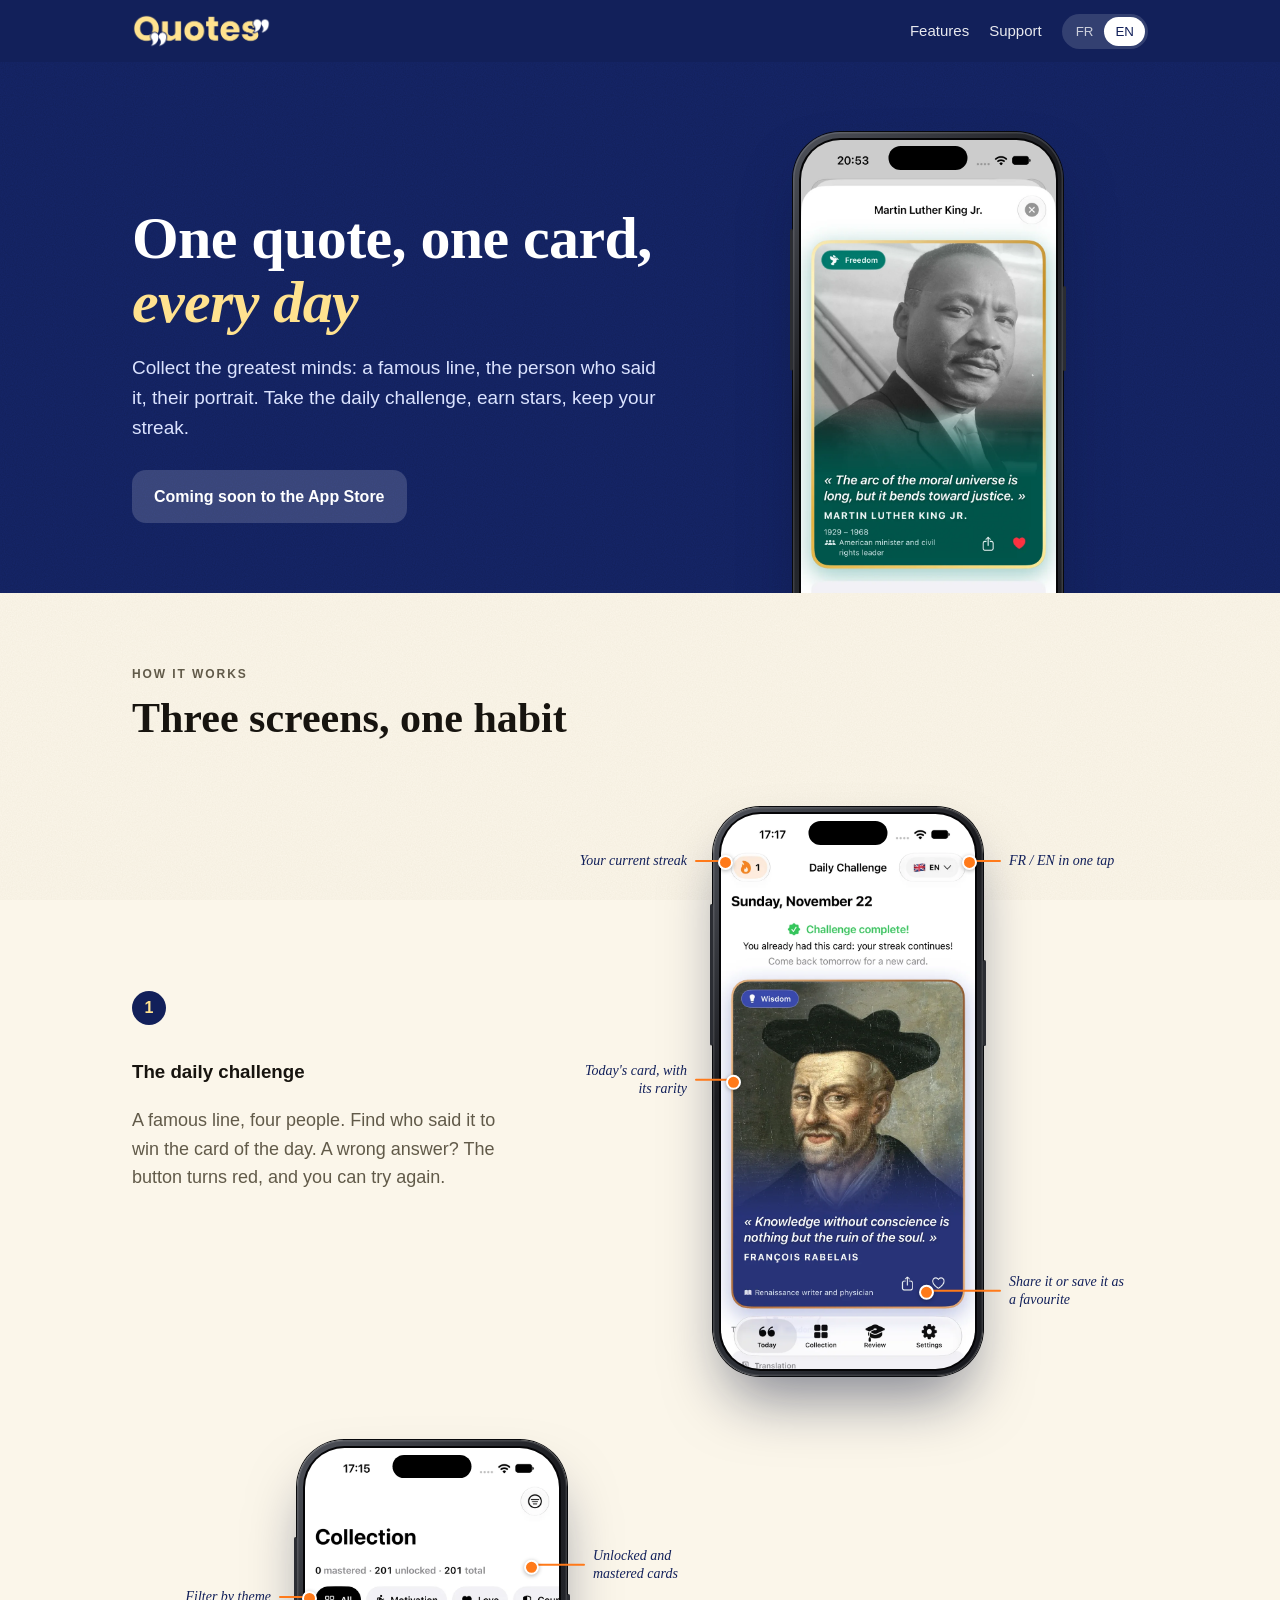
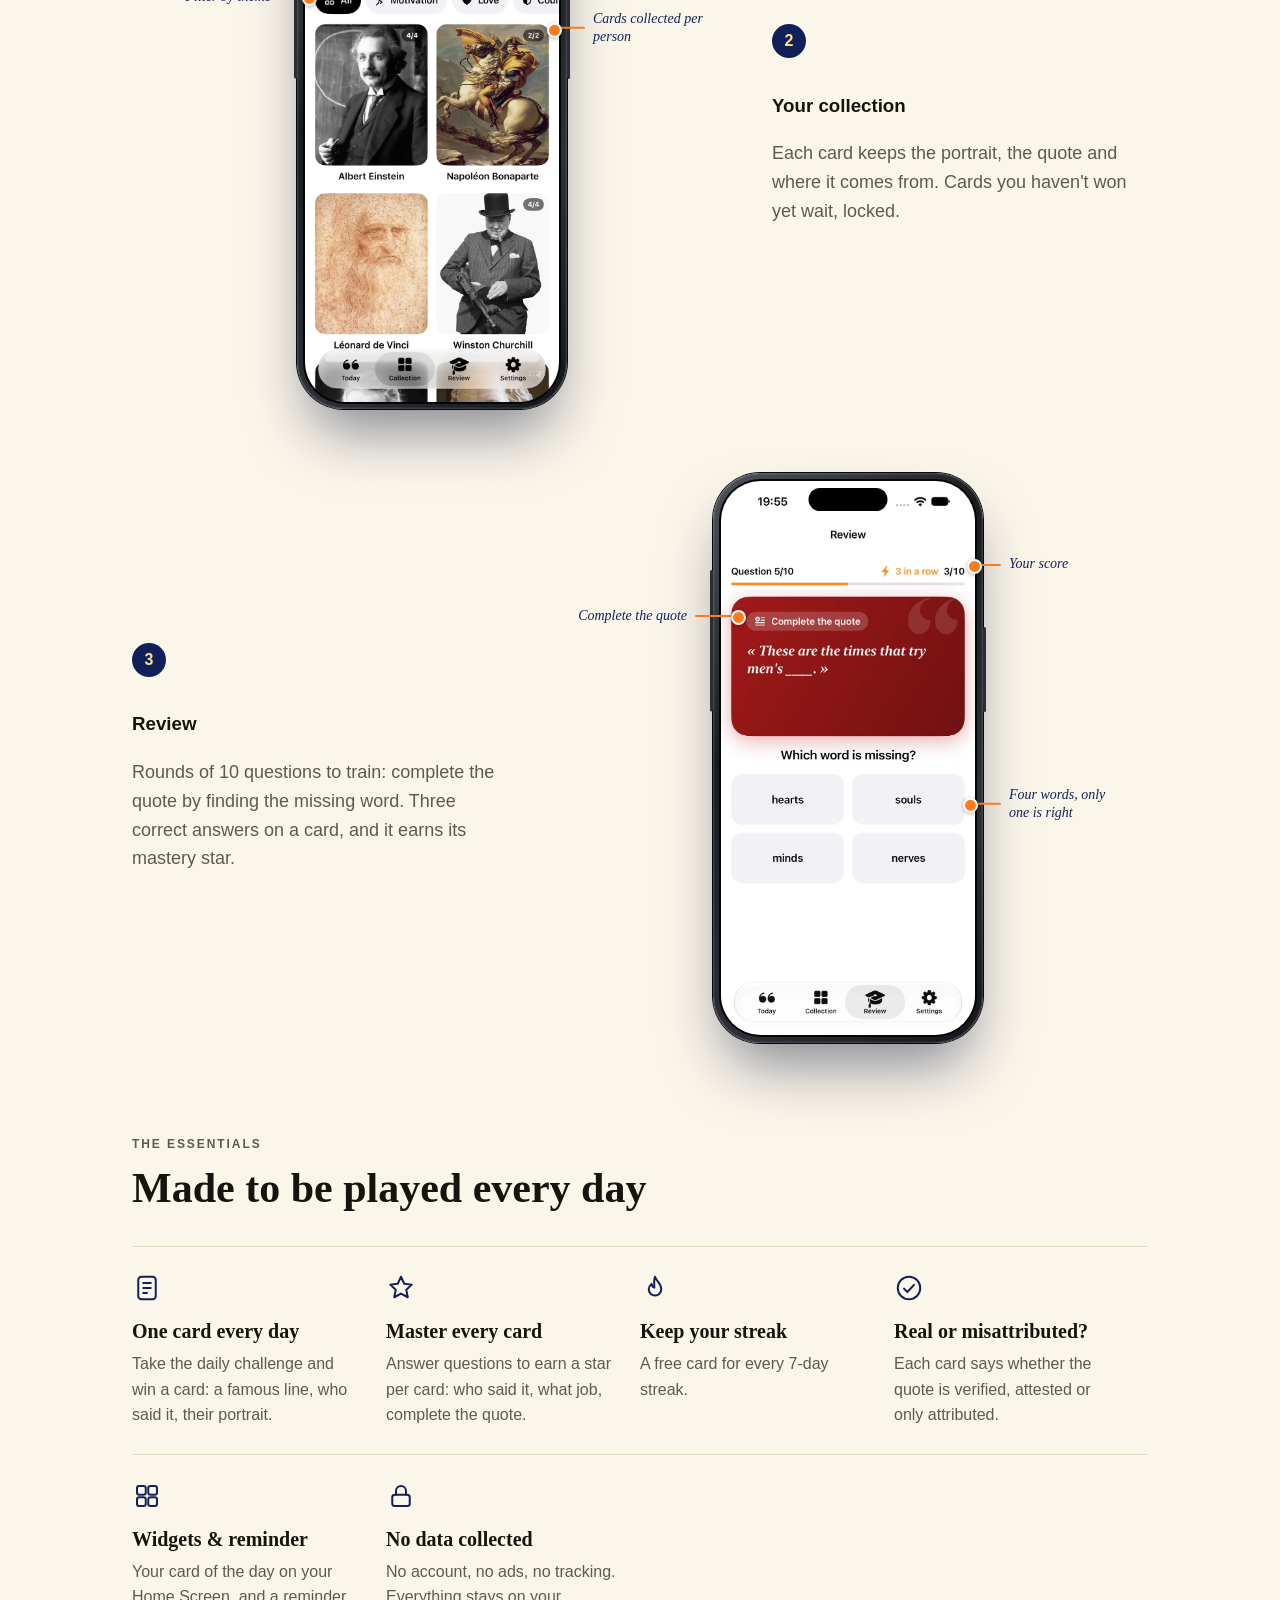
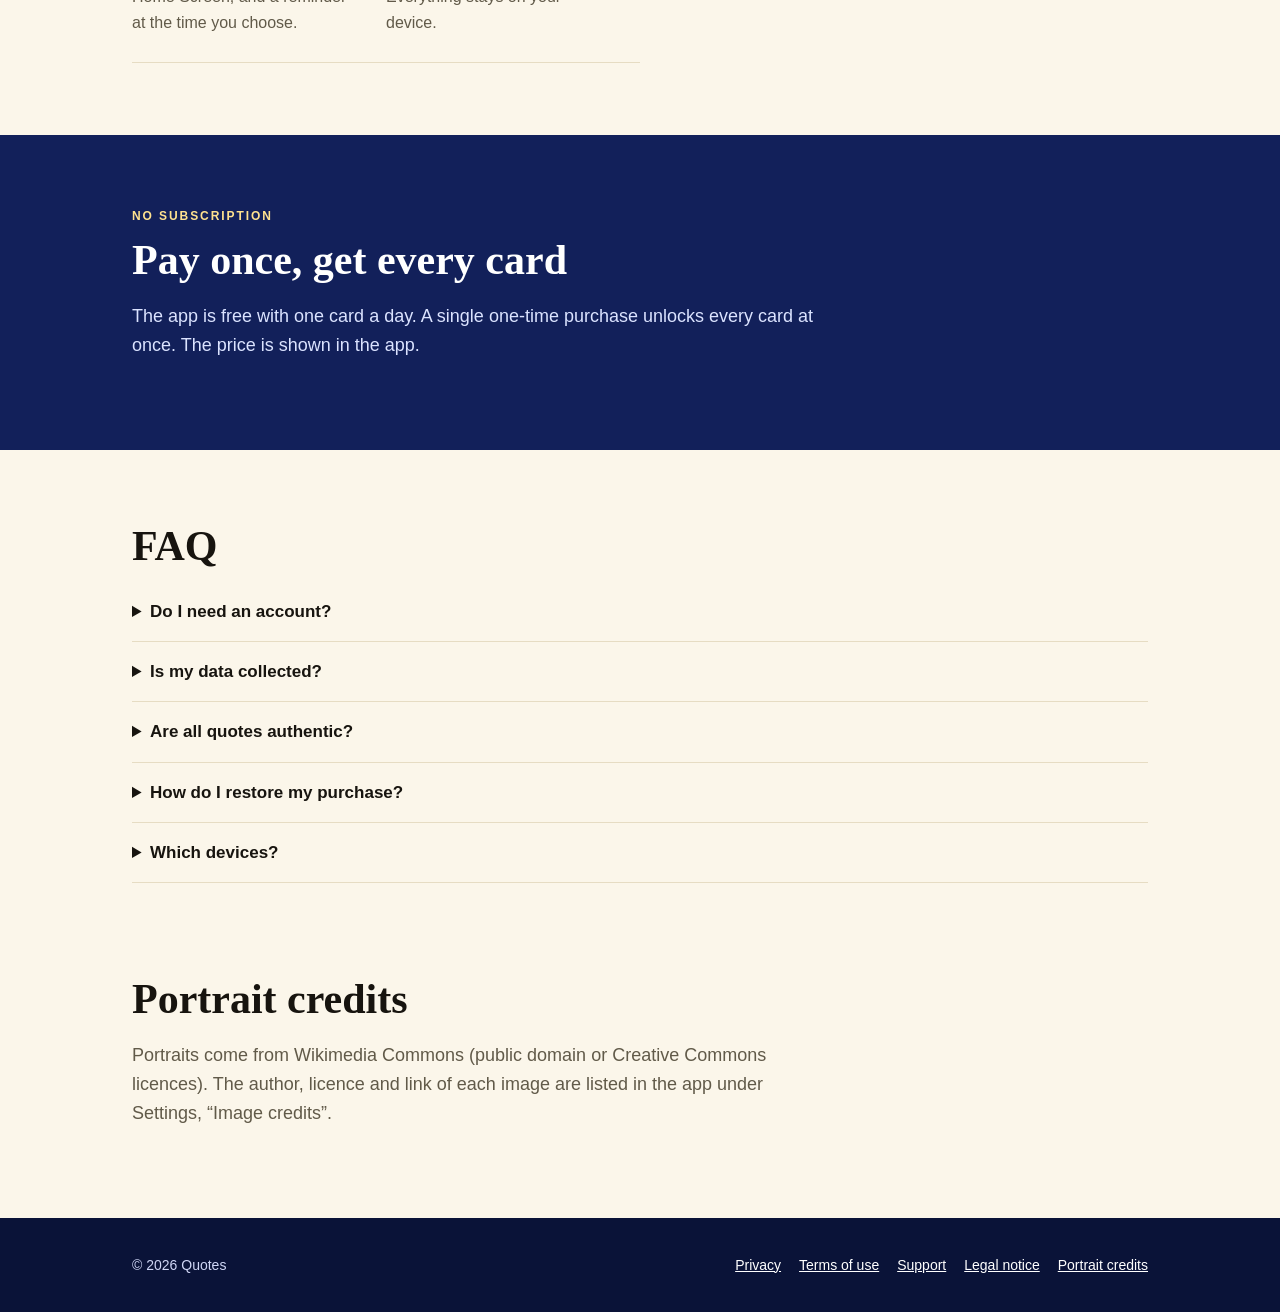
==== commit b3d51797: "Add files via upload" ====
--- a/index.html
+++ b/index.html
@@ -8,7 +8,7 @@
 <a class="btn" data-todo href="TODO_APPSTORE_URL" data-fr="Télécharger sur l'App Store" data-en="Download on the App Store">Télécharger sur l'App Store</a>
 <span class="btn off" data-fr="Bientôt sur l'App Store" data-en="Coming soon to the App Store">Bientôt sur l'App Store</span></div>
 <div class="dev"><div class="bz"><div class="scr"><img class="fr" src="hero-fr.webp" width="780" height="1696" alt="Une carte Quotes : Martin Luther King Jr." loading="eager"><img class="en" src="hero-en.webp" width="780" height="1696" alt="A Quotes card: Martin Luther King Jr." loading="eager"></div></div></div></div></div>
-<section id="comment"><div class="wrap"><p class="eyebrow" data-fr="Comment ça marche" data-en="How it works">Comment ça marche</p><h2 data-fr="Trois écrans, une habitude" data-en="Three screens, one habit">Trois écrans, une habitude</h2><div class="step"><div class="txt"><div class="n">1</div><h3 data-fr="Le défi du jour" data-en="The daily challenge">Le défi du jour</h3><p data-fr="Une phrase célèbre, quatre personnes. Trouve qui l'a dite pour gagner la carte du jour. Une mauvaise réponse ? Le bouton passe au rouge, tu peux réessayer." data-en="A famous line, four people. Find who said it to win the card of the day. A wrong answer? The button turns red, and you can try again.">Une phrase célèbre, quatre personnes. Trouve qui l'a dite pour gagner la carte du jour. Une mauvaise réponse ? Le bouton passe au rouge, tu peux réessayer.</p></div><div class="stage"><div class="dev"><div class="bz"><div class="scr"><img class="fr" src="jour.webp" width="780" height="1696" alt="Écran du défi du jour" loading="eager" decoding="async"><img class="en" src="jour-en.webp" width="780" height="1696" alt="Daily challenge screen" loading="eager" decoding="async"></div></div><div class="note l" style="--y:9.5%;--tx:0.03"><i></i><span data-fr="Ta série en cours" data-en="Your current streak">Ta série en cours</span></div><div class="note r" style="--y:9.5%;--tx:0.965"><i></i><span data-fr="FR / EN en un tap" data-en="FR / EN in one tap">FR / EN en un tap</span></div><div class="note l" style="--y:48%;--tx:0.06"><i></i><span data-fr="La carte du jour, avec sa rareté" data-en="Today's card, with its rarity">La carte du jour, avec sa rareté</span></div><div class="note r" style="--y:85%;--tx:0.8"><i></i><span data-fr="Partage-la ou garde-la en favori" data-en="Share it or save it as a favourite">Partage-la ou garde-la en favori</span></div></div></div></div><div class="step"><div class="txt"><div class="n">2</div><h3 data-fr="Ta collection" data-en="Your collection">Ta collection</h3><p data-fr="Chaque carte garde le portrait, la citation et d'où elle vient. Les cartes pas encore obtenues attendent, verrouillées." data-en="Each card keeps the portrait, the quote and where it comes from. Cards you haven't won yet wait, locked.">Chaque carte garde le portrait, la citation et d'où elle vient. Les cartes pas encore obtenues attendent, verrouillées.</p></div><div class="stage"><div class="dev"><div class="bz"><div class="scr"><img class="fr" src="collection.webp" width="780" height="1696" alt="Écran de la collection" loading="eager" decoding="async"><img class="en" src="collection-en.webp" width="780" height="1696" alt="Collection screen" loading="eager" decoding="async"></div></div><div class="note r" style="--y:22%;--tx:0.88"><i></i><span data-fr="Cartes débloquées et maîtrisées" data-en="Unlocked and mastered cards">Cartes débloquées et maîtrisées</span></div><div class="note l" style="--y:27.5%;--tx:0.03"><i></i><span data-fr="Filtre par thème" data-en="Filter by theme">Filtre par thème</span></div><div class="note r" style="--y:33%;--tx:0.97"><i></i><span data-fr="Cartes obtenues par personnage" data-en="Cards collected per person">Cartes obtenues par personnage</span></div></div></div></div><div class="step"><div class="txt"><div class="n">3</div><h3 data-fr="Réviser" data-en="Review">Réviser</h3><p data-fr="Des séries de 10 questions pour t'entraîner : complète la citation en retrouvant le mot manquant. Trois bonnes réponses sur une carte, et elle gagne son étoile de maîtrise." data-en="Rounds of 10 questions to train: complete the quote by finding the missing word. Three correct answers on a card, and it earns its mastery star.">Des séries de 10 questions pour t'entraîner : complète la citation en retrouvant le mot manquant. Trois bonnes réponses sur une carte, et elle gagne son étoile de maîtrise.</p></div><div class="stage"><div class="dev"><div class="bz"><div class="scr"><img class="fr" src="reviser.webp" width="780" height="1696" alt="Écran Réviser" loading="eager" decoding="async"><img class="en" src="reviser-en.webp" width="780" height="1696" alt="Review screen" loading="eager" decoding="async"></div></div><div class="note l" style="--y:16%;--tx:0.02"><i></i><span data-fr="Question 5 sur 10" data-en="Question 5 of 10">Question 5 sur 10</span></div><div class="note r" style="--y:16%;--tx:0.985"><i></i><span data-fr="Ton score" data-en="Your score">Ton score</span></div><div class="note l" style="--y:25%;--tx:0.08"><i></i><span data-fr="Complète la citation" data-en="Complete the quote">Complète la citation</span></div><div class="note r" style="--y:58%;--tx:0.97"><i></i><span data-fr="Quatre mots, un seul est le bon" data-en="Four words, only one is right">Quatre mots, un seul est le bon</span></div></div></div></div></div></section>
+<section id="comment"><div class="wrap"><p class="eyebrow" data-fr="Comment ça marche" data-en="How it works">Comment ça marche</p><h2 data-fr="Trois écrans, une habitude" data-en="Three screens, one habit">Trois écrans, une habitude</h2><div class="step"><div class="txt"><div class="n">1</div><h3 data-fr="Le défi du jour" data-en="The daily challenge">Le défi du jour</h3><p data-fr="Une phrase célèbre, quatre personnes. Trouve qui l'a dite pour gagner la carte du jour. Une mauvaise réponse ? Le bouton passe au rouge, tu peux réessayer." data-en="A famous line, four people. Find who said it to win the card of the day. A wrong answer? The button turns red, and you can try again.">Une phrase célèbre, quatre personnes. Trouve qui l'a dite pour gagner la carte du jour. Une mauvaise réponse ? Le bouton passe au rouge, tu peux réessayer.</p></div><div class="stage"><div class="dev"><div class="bz"><div class="scr"><img class="fr" src="jour.webp" width="780" height="1696" alt="Écran du défi du jour" loading="eager" decoding="async"><img class="en" src="jour-en.webp" width="780" height="1696" alt="Daily challenge screen" loading="eager" decoding="async"></div></div><div class="note l" style="--y:9.5%;--tx:0.03"><i></i><span data-fr="Ta série en cours" data-en="Your current streak">Ta série en cours</span></div><div class="note r" style="--y:9.5%;--tx:0.965"><i></i><span data-fr="FR / EN en un tap" data-en="FR / EN in one tap">FR / EN en un tap</span></div><div class="note l" style="--y:48%;--tx:0.06"><i></i><span data-fr="La carte du jour, avec sa rareté" data-en="Today's card, with its rarity">La carte du jour, avec sa rareté</span></div><div class="note r" style="--y:85%;--tx:0.8"><i></i><span data-fr="Partage-la ou garde-la en favori" data-en="Share it or save it as a favourite">Partage-la ou garde-la en favori</span></div></div></div></div><div class="step"><div class="txt"><div class="n">2</div><h3 data-fr="Ta collection" data-en="Your collection">Ta collection</h3><p data-fr="Chaque carte garde le portrait, la citation et d'où elle vient. Les cartes pas encore obtenues attendent, verrouillées." data-en="Each card keeps the portrait, the quote and where it comes from. Cards you haven't won yet wait, locked.">Chaque carte garde le portrait, la citation et d'où elle vient. Les cartes pas encore obtenues attendent, verrouillées.</p></div><div class="stage"><div class="dev"><div class="bz"><div class="scr"><img class="fr" src="collection.webp" width="780" height="1696" alt="Écran de la collection" loading="eager" decoding="async"><img class="en" src="collection-en.webp" width="780" height="1696" alt="Collection screen" loading="eager" decoding="async"></div></div><div class="note r" style="--y:22%;--tx:0.88"><i></i><span data-fr="Cartes débloquées et maîtrisées" data-en="Unlocked and mastered cards">Cartes débloquées et maîtrisées</span></div><div class="note l" style="--y:27.5%;--tx:0.03"><i></i><span data-fr="Filtre par thème" data-en="Filter by theme">Filtre par thème</span></div><div class="note r" style="--y:33%;--tx:0.97"><i></i><span data-fr="Cartes obtenues par personnage" data-en="Cards collected per person">Cartes obtenues par personnage</span></div></div></div></div><div class="step"><div class="txt"><div class="n">3</div><h3 data-fr="Réviser" data-en="Review">Réviser</h3><p data-fr="Des séries de 10 questions pour t'entraîner : complète la citation en retrouvant le mot manquant. Trois bonnes réponses sur une carte, et elle gagne son étoile de maîtrise." data-en="Rounds of 10 questions to train: complete the quote by finding the missing word. Three correct answers on a card, and it earns its mastery star.">Des séries de 10 questions pour t'entraîner : complète la citation en retrouvant le mot manquant. Trois bonnes réponses sur une carte, et elle gagne son étoile de maîtrise.</p></div><div class="stage"><div class="dev"><div class="bz"><div class="scr"><img class="fr" src="reviser.webp" width="780" height="1696" alt="Écran Réviser" loading="eager" decoding="async"><img class="en" src="reviser-en.webp" width="780" height="1696" alt="Review screen" loading="eager" decoding="async"></div></div><div class="note r" style="--y:16%;--tx:0.985"><i></i><span data-fr="Ton score" data-en="Your score">Ton score</span></div><div class="note l" style="--y:25%;--tx:0.08"><i></i><span data-fr="Complète la citation" data-en="Complete the quote">Complète la citation</span></div><div class="note r" style="--y:58%;--tx:0.97"><i></i><span data-fr="Quatre mots, un seul est le bon" data-en="Four words, only one is right">Quatre mots, un seul est le bon</span></div></div></div></div></div></section>
 <section id="fonctions" style="padding-top:20px"><div class="wrap"><p class="eyebrow" data-fr="L'essentiel" data-en="The essentials">L'essentiel</p><h2 data-fr="Pensé pour être joué tous les jours" data-en="Made to be played every day">Pensé pour être joué tous les jours</h2><div class="feat"><div><svg viewBox="0 0 24 24"><rect x="5" y="3" width="14" height="18" rx="2.5"/><path d="M9 8h6M9 12h6M9 16h3"/></svg><b data-fr="Une carte chaque jour" data-en="One card every day">Une carte chaque jour</b><span data-fr="Relève le défi du jour et gagne une carte : une phrase célèbre, la personne qui l'a dite, son portrait." data-en="Take the daily challenge and win a card: a famous line, who said it, their portrait.">Relève le défi du jour et gagne une carte : une phrase célèbre, la personne qui l'a dite, son portrait.</span></div><div><svg viewBox="0 0 24 24"><path d="M12 3l2.6 5.6 6 .7-4.4 4.1 1.2 6L12 16.5 6.6 19.400l1.200-6L3.400 9.300l6-.7z"/></svg><b data-fr="Maîtrise chaque carte" data-en="Master every card">Maîtrise chaque carte</b><span data-fr="Réponds aux questions pour gagner une étoile par carte : qui l'a dit, quel métier, complète la phrase." data-en="Answer questions to earn a star per card: who said it, what job, complete the quote.">Réponds aux questions pour gagner une étoile par carte : qui l'a dit, quel métier, complète la phrase.</span></div><div><svg viewBox="0 0 24 24"><path d="M12 3c1 3.500 5 5 5 10a5 5 0 0 1-10 0c0-2 1-3.200 2.200-4.300.300 1.800 1 2.800 2.300 3C11.300 8.800 11 6 12 3z"/></svg><b data-fr="Garde ta série" data-en="Keep your streak">Garde ta série</b><span data-fr="Une carte offerte tous les 7 jours de série d'affilée." data-en="A free card for every 7-day streak.">Une carte offerte tous les 7 jours de série d'affilée.</span></div><div><svg viewBox="0 0 24 24"><circle cx="12" cy="12" r="9"/><path d="M8 12.500l2.700 2.700L16 9.500"/></svg><b data-fr="Vraie ou attribuée ?" data-en="Real or misattributed?">Vraie ou attribuée ?</b><span data-fr="Chaque carte indique si la citation est vérifiée, attestée ou seulement attribuée." data-en="Each card says whether the quote is verified, attested or only attributed.">Chaque carte indique si la citation est vérifiée, attestée ou seulement attribuée.</span></div><div><svg viewBox="0 0 24 24"><rect x="4" y="4" width="7" height="7" rx="1.800"/><rect x="13" y="4" width="7" height="7" rx="1.800"/><rect x="4" y="13" width="7" height="7" rx="1.800"/><rect x="13" y="13" width="7" height="7" rx="1.800"/></svg><b data-fr="Widgets et rappel" data-en="Widgets & reminder">Widgets et rappel</b><span data-fr="Ta carte du jour sur l'écran d'accueil, et un rappel à l'heure de ton choix." data-en="Your card of the day on your Home Screen, and a reminder at the time you choose.">Ta carte du jour sur l'écran d'accueil, et un rappel à l'heure de ton choix.</span></div><div><svg viewBox="0 0 24 24"><rect x="5" y="11" width="14" height="9" rx="2"/><path d="M8 11V8a4 4 0 0 1 8 0v3"/></svg><b data-fr="Zéro donnée collectée" data-en="No data collected">Zéro donnée collectée</b><span data-fr="Pas de compte, pas de publicité, pas de pistage. Tout reste sur ton appareil." data-en="No account, no ads, no tracking. Everything stays on your device.">Pas de compte, pas de publicité, pas de pistage. Tout reste sur ton appareil.</span></div></div></div></section>
 <section class="band"><div class="wrap"><div><p class="eyebrow" data-fr="Sans abonnement" data-en="No subscription">Sans abonnement</p><h2 data-fr="Une seule fois, toutes les cartes" data-en="Pay once, get every card">Une seule fois, toutes les cartes</h2><p class="lead" data-fr="L'app est gratuite avec une carte par jour. Un achat unique débloque toutes les cartes d'un coup. Le prix est affiché dans l'app." data-en="The app is free with one card a day. A single one-time purchase unlocks every card at once. The price is shown in the app.">L'app est gratuite avec une carte par jour. Un achat unique débloque toutes les cartes d'un coup. Le prix est affiché dans l'app.</p></div></div></section>
 <section id="faq"><div class="wrap"><h2>FAQ</h2>
--- a/style.css
+++ b/style.css
@@ -59,7 +59,7 @@
 .dev img.en{display:none}
 html[lang="en"] .dev img.en{display:block}
 html[lang="en"] .dev img.fr{display:none}
-.hero .dev{justify-self:center;margin-bottom:calc(var(--pw)*-.62)}
+.hero .dev{justify-self:center;margin-bottom:calc(var(--pw)*-.4)}
 .hero+section{padding-top:72px}
 /* --- steps + annotations --- */
 .step{display:grid;grid-template-columns:minmax(0,1fr) 600px;gap:40px;align-items:center;margin-top:64px}
@@ -85,5 +85,5 @@
 .note span{width:auto;padding:0!important;text-align:center!important}
 .note::before{content:"•";color:var(--orange);margin-right:6px}
 .dev{display:flex;flex-direction:column;align-items:center}.dev .bz{width:var(--pw)}
-.hero .wrap{grid-template-columns:1fr}.hero .copy{padding-bottom:20px}.hero .dev{margin-bottom:calc(var(--pw)*-.62)}nav a.h{display:none}
+.hero .wrap{grid-template-columns:1fr}.hero .copy{padding-bottom:20px}.hero .dev{margin-bottom:calc(var(--pw)*-.4)}nav a.h{display:none}
 }
